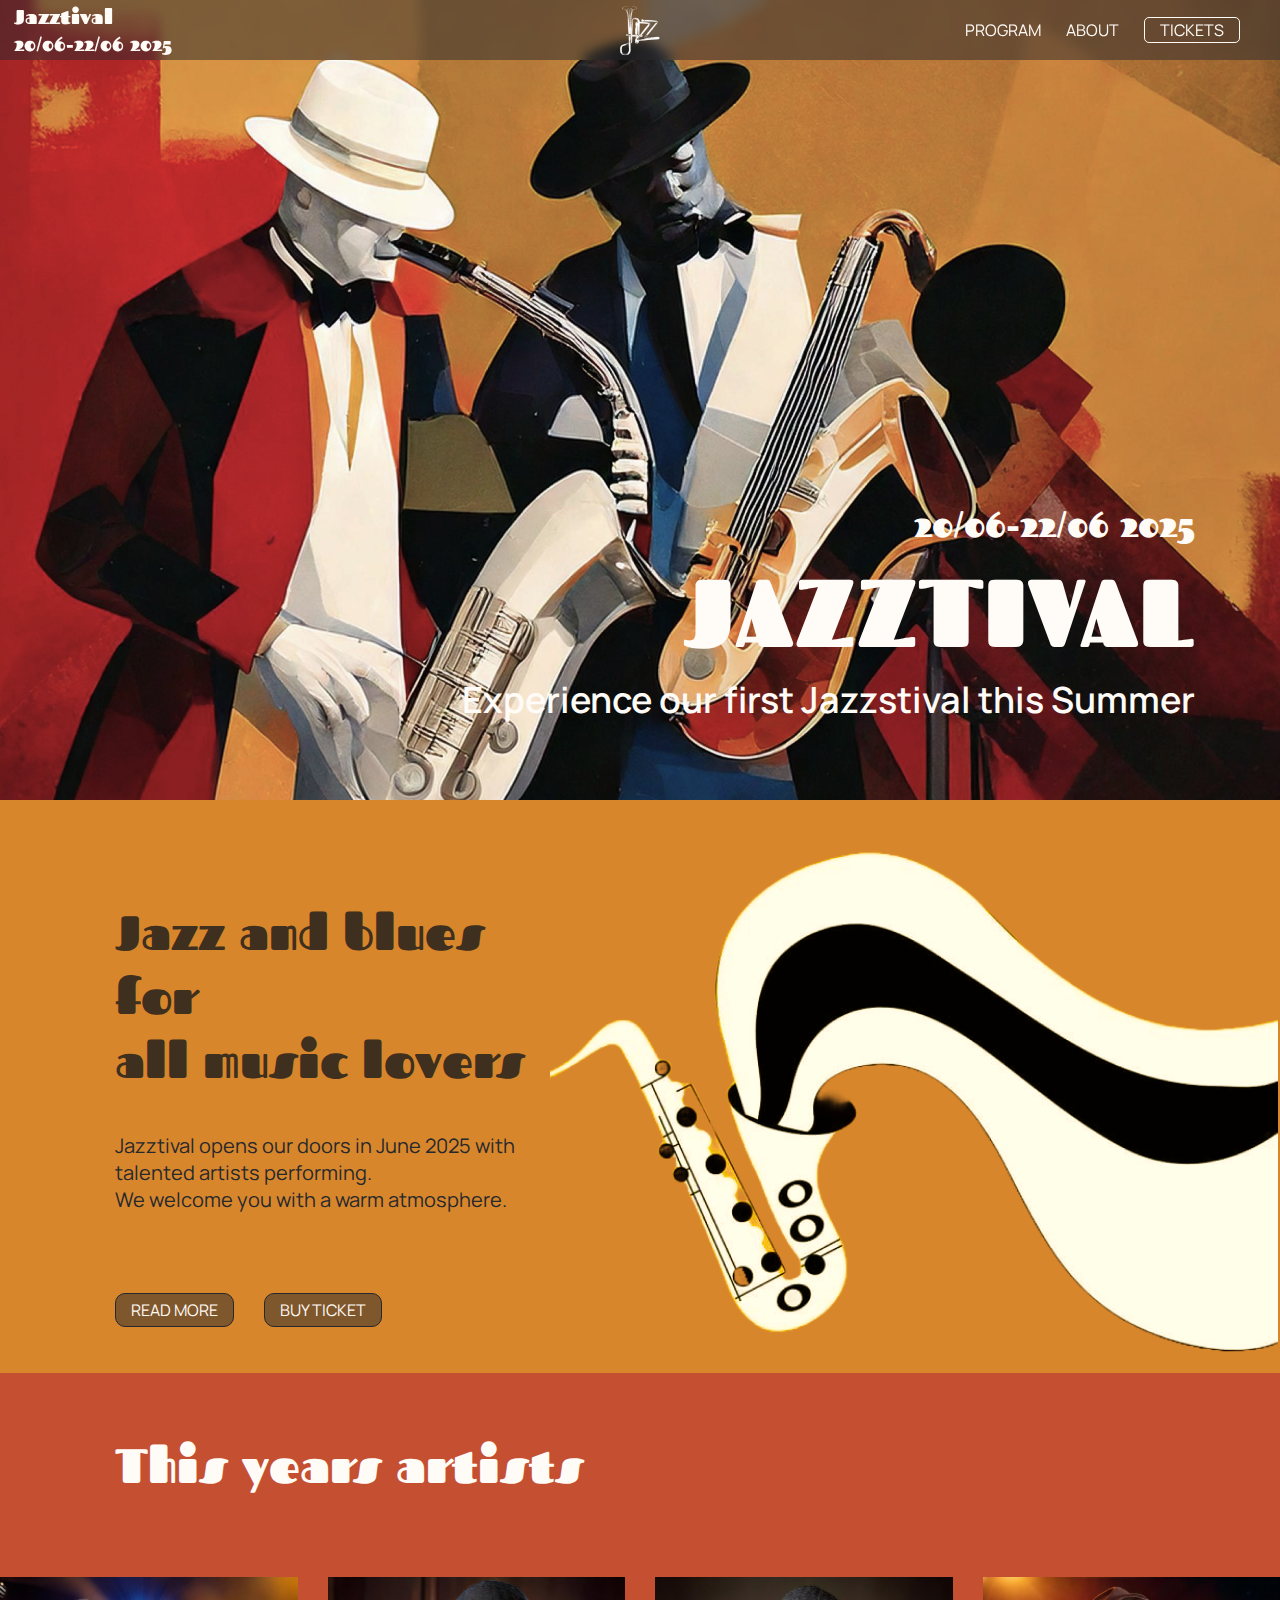
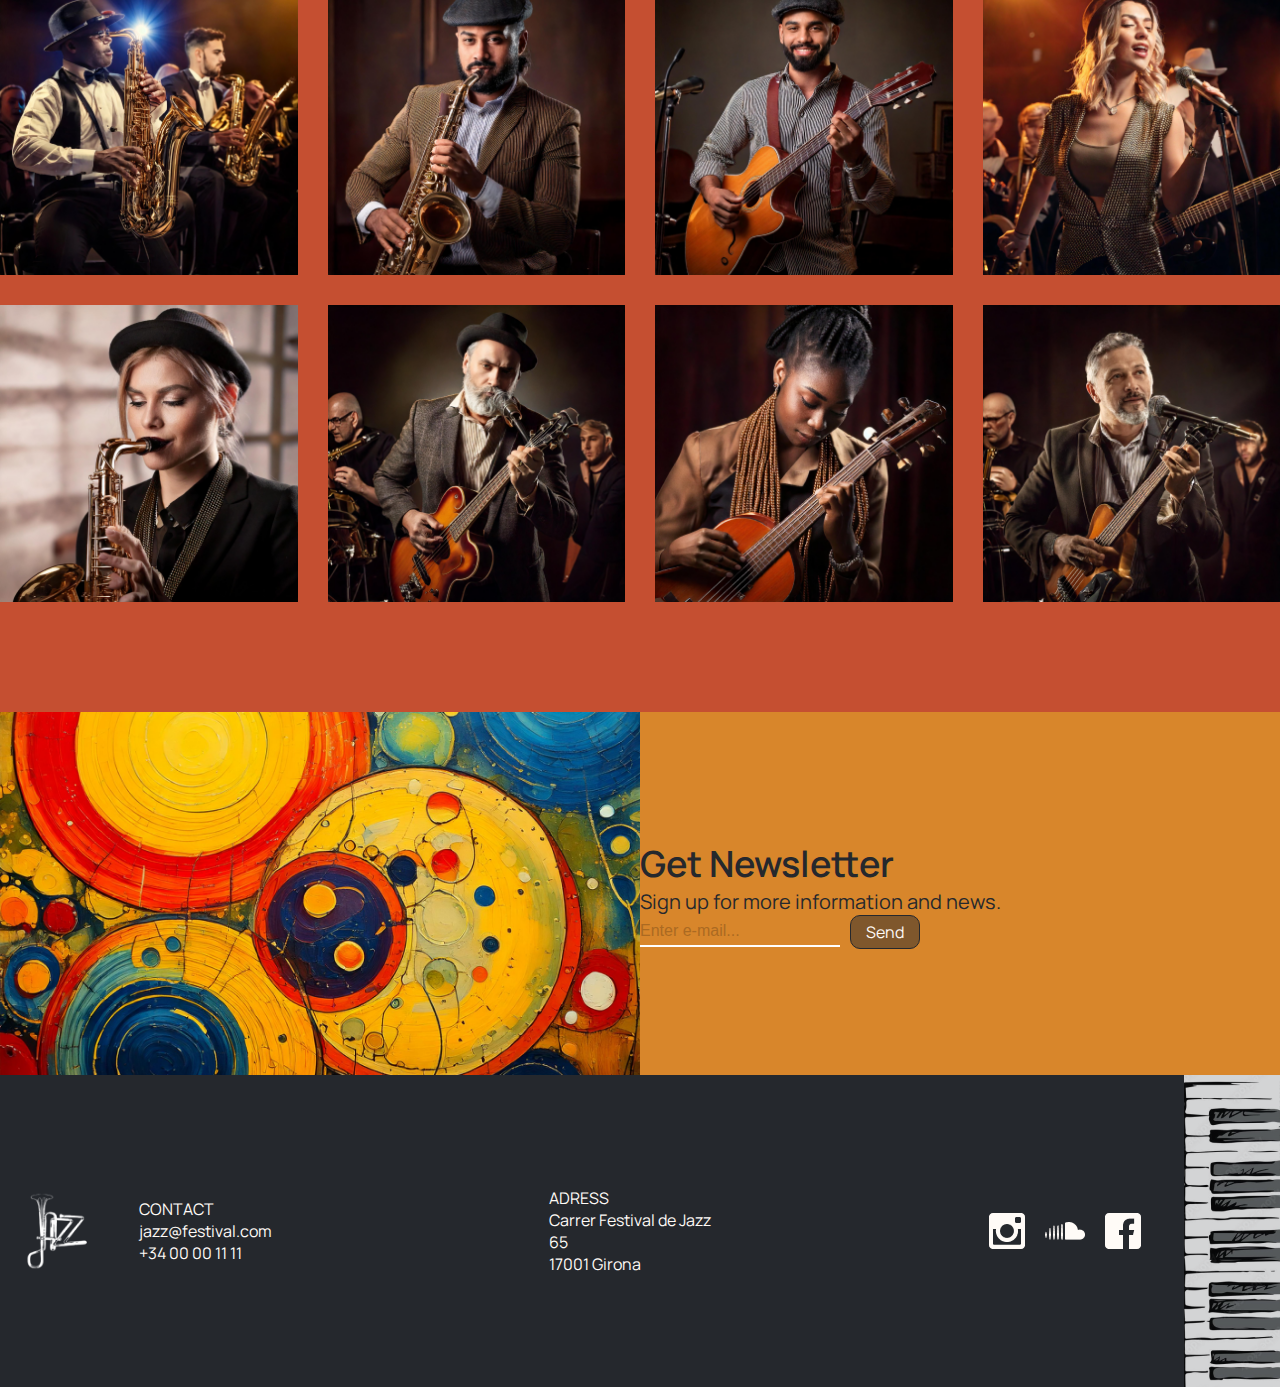
==== pages/index.html @ 6e2dbb65 "newsletter" ====
<!DOCTYPE html>
<html lang="en">
  <head>
    <meta charset="UTF-8" />
    <meta name="viewport" content="width=device-width, initial-scale=1.0" />
    <link rel="stylesheet" href="../css/main.css" />
    <link rel="stylesheet" href="../css/frontpage.css" />
    <title>Front Page</title>
  </head>
  <body>
    <header>
      <div class="header_flex">
        <div class="headertext">
          <p>Jazztival</p>
          <p>20/06-22/06 2025</p>
        </div>
        <div class="logo">
          <img src="../img/logo.png" alt="logo" />
        </div>
        <div class="links">
          <a href="../pages/program.html">PROGRAM</a>
          <a href="../pages/about.html">ABOUT</a>
          <button class="tickets">TICKETS</button>
        </div>
      </div>
    </header>
    <main>
      <section class="header_section">
        <div class="headersec_text">
          <h4 class="h4_fas">20/06-22/06 2025</h4>
          <h1>JAZZTIVAL</h1>
          <h4>Experience our first Jazzstival this Summer</h4>
        </div>
      </section>
      <section class="infomation">
        <div class="grid_1-1">
          <div class="info_flex">
            <h3>
              Jazz and blues for <br />
              all music lovers
            </h3>
            <p>
              Jazztival opens our doors in June 2025 with <br />
              talented artists performing. <br />
              We welcome you with a warm atmosphere.
            </p>
            <div class="button_flex">
              <button>READ MORE</button>
              <button>BUY TICKET</button>
            </div>
          </div>
          <div class="trumpet_img">
            <img src="../img/trumpet_img.png" alt="trumpet illustration" />
          </div>
        </div>
      </section>
      <section class="artist_section">
        <h3>This years artists</h3>
        <div class="artist_grid">
          <img src="../img/louisarmstrong.png" alt="" /><img src="../img/milesdavis.png" alt="" /><img src="../img/jonhendricks.png" alt="" /><img src="../img/peggylee.png" alt="" /><img src="../img/carlabley.png" alt="" /><img src="../img/franksinatra.png" alt="" /><img src="../img/billiholiday.png" alt="" /><img
            src="../img/billevans.png"
            alt=""
          />
        </div>
      </section>
      <section class="newsletter_section">
        <div class="news_grid">
          <div>
            <img src="../img/newsletter.png" alt="" />
          </div>
          <div class="signup">
            <h4>Get Newsletter</h4>
            <p>Sign up for more information and news.</p>
            <div class="email-container">
              <input type="email" id="email" placeholder="Enter e-mail..." />
              <button type="submit">Send</button>
            </div>
          </div>
        </div>
      </section>
    </main>
    <footer>
      <img class="footerlogo" src="../img/logo.png" alt="" />
      <div class="footer_flex">
        <div class="contact">
          <p>CONTACT</p>
          <p>jazz@festival.com</p>
          <p>+34 00 00 11 11</p>
        </div>
        <div class="ADRESS">
          <p>ADRESS</p>
          <p>Carrer Festival de Jazz <br />65 <br />17001 Girona</p>
        </div>

        <div class="SoMe"><img src="../img/insta.png" alt="" /><img src="../img/sound.png" alt="" /><img src="../img/facebook.png" alt="" /></div>
      </div>
      <img class="piano" src="../img/piano.png" alt="" />
    </footer>
    <script src="../js/script.js"></script>
  </body>
</html>
---- css/main.css ----
* {
  box-sizing: border-box;
  margin: 0;
  padding: 0;
}
:root {
  --white: #fffbf7;
  --creme: #e2b676;
  --orange: #d8862b;
  --brightRed: #c54f31;
  --red: #ac2e22;
  --darkRed: #6a2119;
  --brown: #3e2f1f;
  --lightBlack: #25282d;
  --lightBlack50: rgba(37, 40, 45, 0.5);
  --lightBlack75: rgba(37, 40, 45, 0.75);
}
a,
button {
  cursor: pointer;
}
@font-face {
  font-family: manrope;
  src: url("../fonts/Manrope-VariableFont_wght.woff2");
}
@font-face {
  font-family: fascinate;
  src: url("../fonts/Fascinate-Regular.woff2");
}
h1 {
  font-family: fascinate;
  font-size: 96px;
  color: var(--white);
}
h2 {
  font-family: manrope;
  font-size: 64px;
}

h3 {
  font-size: 48px;
}
h4 {
  font-size: 36px;
  font-family: manrope;
  font-weight: 600;
  color: var(--white);
}
.h4_fas {
  font-family: fascinate;
  color: var(--white);
}
p {
  font-size: 20px;
  color: var(--lightBlack);
  font-family: manrope;
  font-weight: 400;
}
body {
  overflow-x: hidden;
  width: 100vw;
}
img {
  display: block;
  max-width: 100%;
  height: auto;
}
button {
  background-color: var(--lightBlack50);
  color: var(--white);
  border: 1px solid var(--lightBlack);
  border-radius: 10px;
  font-family: manrope;
  font-size: 16px;
  padding: 5px 15px;
}
/* Navigation */
.logo {
  width: 50px;
  position: absolute;
  left: 50%;
  top: 5;
  bottom: 5;
  transform: translateX(-50%);
}

header {
  background-color: var(--lightBlack50);
  backdrop-filter: blur(6px);
  height: 60px;
  position: fixed;
  top: 0;
  width: 100%;
  z-index: 1000;
}
header p {
  font-size: 16;
  font-family: fascinate;
  color: var(--white);
}
a,
header button {
  font-size: 16px;
  font-family: manrope;
  text-decoration: none;
  color: var(--white);
  font-weight: 400;
}
.header_flex {
  display: flex;
  flex-direction: row;
  justify-content: space-between;
  align-items: center;
  padding: 0 40px 0 14px;
  height: 100%;
}
.links {
  display: flex;
  gap: 25px;
  align-items: center;
  justify-content: flex-end;
  height: 100%;
}
header button {
  background-color: transparent;
  border: 1.5px solid var(--white);
  border-radius: 5px;
  padding: 1px 15px;
}

/* Footer */

footer {
  background-color: var(--lightBlack);
  height: 312px;
  position: relative;
  display: block;
}
footer p {
  color: var(--white);
  font-family: manrope;
  font-size: 16px;
  margin: 0;
}
.footer_flex {
  display: flex;
  flex-direction: row;
  justify-content: space-around;
  align-items: center;
  height: 100%;
  z-index: 1;
}
.SoMe {
  display: flex;
  flex-direction: row;
  gap: 20px;
  align-items: center;
}
.footerlogo {
  position: absolute;
  left: 20px;
  top: 50%;
  transform: translateY(-50%);
  max-height: 80px;
}
.piano {
  position: absolute;
  right: 0;
  top: 0;
  bottom: 0;
  max-height: 100%;
  z-index: 0;
  opacity: 0.8;
}
---- css/frontpage.css ----
* {
  box-sizing: border-box;
  margin: 0;
  padding: 0;
}
:root {
  --white: #fffbf7;
  --creme: #e2b676;
  --orange: #d8862b;
  --brightRed: #c54f31;
  --red: #ac2e22;
  --darkRed: #6a2119;
  --brown: #3e2f1f;
  --lightBlack: #25282d;
  --lightBlack50: rgba(37, 40, 45, 0.5);
  --lightBlack75: rgba(37, 40, 45, 0.75);
}
body {
  background-color: var(--orange);
}
/* Header section */
.header_section {
  background-image: url(../img/header_img.png);
  height: 800px;
  position: relative;
}
.headersec_text {
  position: absolute;
  right: 85px;
  top: 500px;
  text-align: right;
  word-wrap: break-word;
}

/* Information section */

.grid_1-1 {
  padding-top: 50px;
  display: grid;
  grid-template-columns: 1fr 1fr;
}
.info_flex h3 {
  font-family: fascinate;
  color: var(--brown);
}
.info_flex {
  display: flex;
  flex-direction: column;
  gap: 40px;
  padding-left: 115px;
  padding-top: 50px;
}
.button_flex {
  display: flex;
  flex-direction: row;
  gap: 30px;
  margin-top: 40px;
}
.trumpet_img {
  width: 730px;
  height: auto;
}

/* artist section */
.artist_section {
  background-color: var(--brightRed);
}
.artist_section h3 {
  font-family: fascinate;
  color: var(--white);
  margin-left: 115px;
  padding-top: 60px;
  padding-bottom: 80px;
}
.artist_grid {
  display: grid;
  grid-template-columns: repeat(4, 1fr);
  gap: 30px;
  justify-content: center;
  margin: 0 auto;
  max-width: calc(4 * 300px + 3 * 30px);
  padding-bottom: 110px;
}
.artist_grid img {
  width: 100%;
  max-width: 300px;
  display: block;
}

/* Newsletter section */
.news_grid {
  display: grid;
  grid-template-columns: 1fr 1fr;
}
.signup {
  justify-content: center;
  align-content: center;
}
.signup h4,
p {
  color: var(--lightBlack);
}
.email-container {
  display: flex;
  align-items: center;
  gap: 10px;
}
input[type="email"] {
  border: none;
  border-bottom: 2px solid white;
  background-color: transparent;
  color: white;
  font-size: 16px;
  padding: 5px 0;
  outline: none;
  width: 200px; /* Adjust width as needed */
}

input[type="email"]::placeholder {
  color: #ab6a22;
}
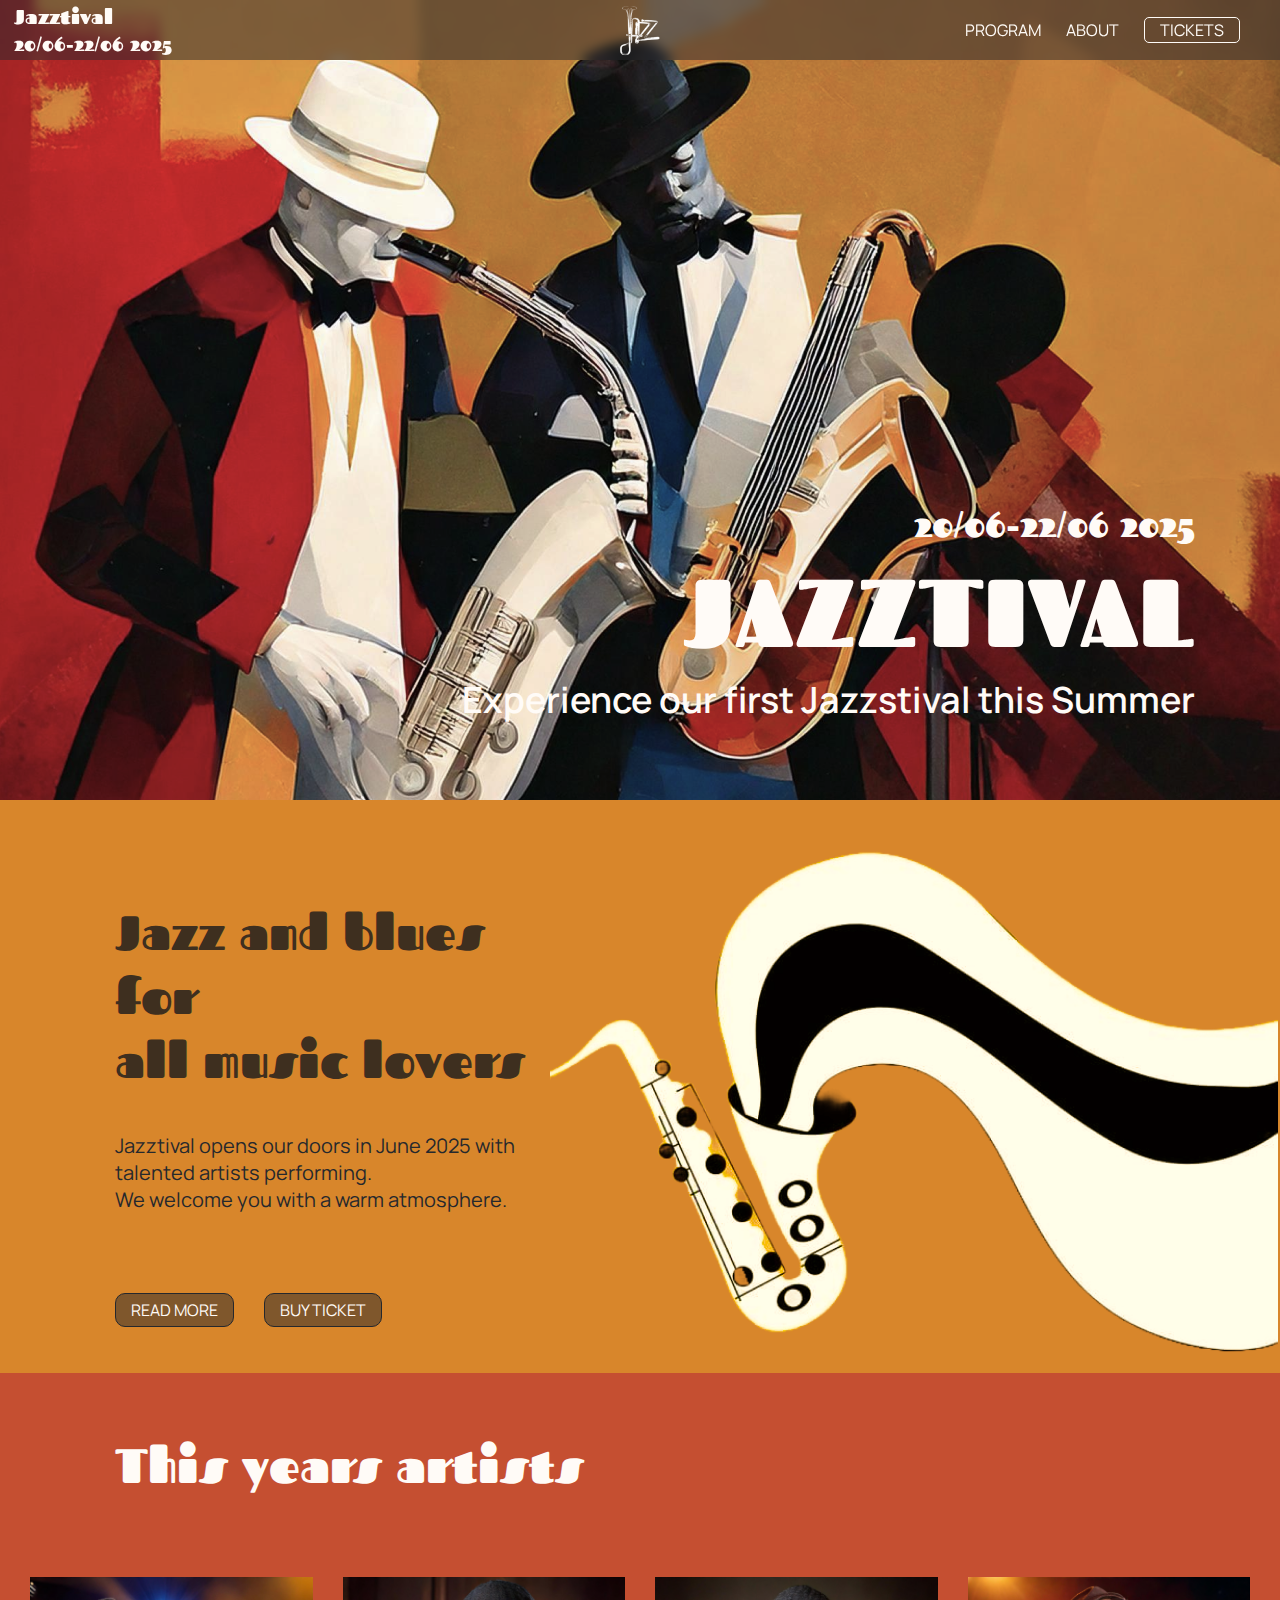
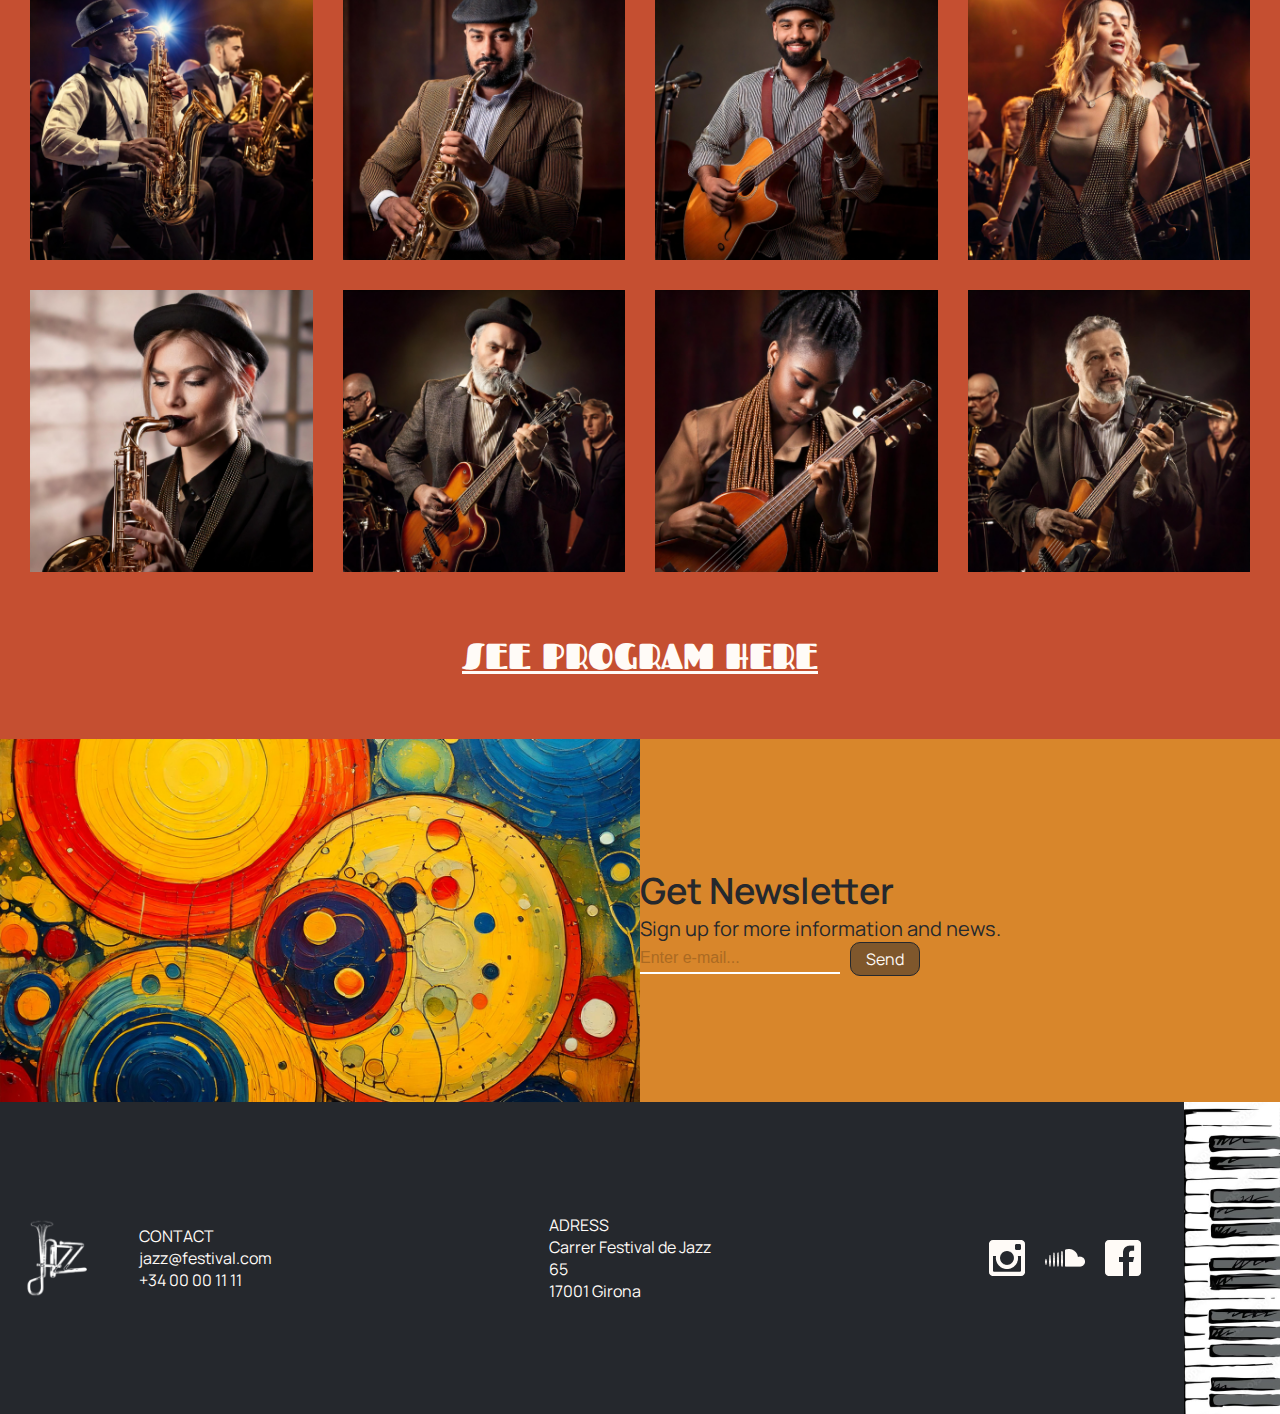
==== commit e33fa9f2: "js" ====
--- a/pages/index.html
+++ b/pages/index.html
@@ -15,12 +15,12 @@
           <p>20/06-22/06 2025</p>
         </div>
         <div class="logo">
-          <img src="../img/logo.png" alt="logo" />
+          <a href="../pages/index.html"> <img src="../img/logo.png" alt="logo" /></a>
         </div>
         <div class="links">
           <a href="../pages/program.html">PROGRAM</a>
           <a href="../pages/about.html">ABOUT</a>
-          <button class="tickets">TICKETS</button>
+          <button id="openOverlay" class="tickets">TICKETS</button>
         </div>
       </div>
     </header>
@@ -33,7 +33,7 @@
         </div>
       </section>
       <section class="infomation">
-        <div class="grid_1-1">
+        <div class="infogrid_1-1">
           <div class="info_flex">
             <h3>
               Jazz and blues for <br />
@@ -57,11 +57,47 @@
       <section class="artist_section">
         <h3>This years artists</h3>
         <div class="artist_grid">
-          <img src="../img/louisarmstrong.png" alt="" /><img src="../img/milesdavis.png" alt="" /><img src="../img/jonhendricks.png" alt="" /><img src="../img/peggylee.png" alt="" /><img src="../img/carlabley.png" alt="" /><img src="../img/franksinatra.png" alt="" /><img src="../img/billiholiday.png" alt="" /><img
-            src="../img/billevans.png"
-            alt=""
-          />
+          <div class="artist">
+            <img src="../img/louisarmstrong.png" alt="" />
+            <span class="artist_name">Louis Armstrong</span>
+          </div>
+
+          <div class="artist">
+            <img src="../img/milesdavis.png" alt="" />
+            <span class="artist_name">Miles Davis</span>
+          </div>
+
+          <div class="artist">
+            <img src="../img/jonhendricks.png" alt="" />
+            <span class="artist_name">Jon Hendricks</span>
+          </div>
+
+          <div class="artist">
+            <img src="../img/peggylee.png" alt="" />
+            <span class="artist_name">Peggy Lee</span>
+          </div>
+
+          <div class="artist">
+            <img src="../img/carlabley.png" alt="" />
+            <span class="artist_name">Carla Bley</span>
+          </div>
+
+          <div class="artist">
+            <img src="../img/franksinatra.png" alt="" />
+            <span class="artist_name">Frank Sinatra</span>
+          </div>
+
+          <div class="artist">
+            <img src="../img/billiholiday.png" alt="" />
+            <span class="artist_name">Billi Holiday</span>
+          </div>
+
+          <div class="artist">
+            <img src="../img/billevans.png" alt="" />
+            <span class="artist_name">Bill Evans</span>
+          </div>
         </div>
+        <h4 class="h4_fas"><a href="../pages/program.html">SEE PROGRAM HERE</a></h4>
       </section>
       <section class="newsletter_section">
         <div class="news_grid">
@@ -96,6 +132,29 @@
       </div>
       <img class="piano" src="../img/piano.png" alt="" />
     </footer>
+
+    <!-- Tickets overlay -->
+    <div id="overlay" class="hidden">
+      <div class="overlay_box">
+        <button id="closeOverlay" class="close_btn">
+          <span class="line line1"></span>
+          <span class="line line2"></span>
+        </button>
+        <h2>BUY TICKETS</h2>
+        <div class="tickets_box">
+          <div class="enter">
+            <input type="email" id="email" placeholder="Enter e-mail..." />
+            <input type="number" id="numer" placeholder="Enter mobile numer..." />
+            <input type="number" id="amount" placeholder="Enter amount of tickets..." />
+          </div>
+          <div class="payment">
+            <p>Go to payment:</p>
+            <button>NEXT</button>
+          </div>
+        </div>
+      </div>
+    </div>
+
     <script src="../js/script.js"></script>
   </body>
 </html>
--- a/css/main.css
+++ b/css/main.css
@@ -27,6 +27,7 @@
   font-family: fascinate;
   src: url("../fonts/Fascinate-Regular.woff2");
 }
+
 h1 {
   font-family: fascinate;
   font-size: 96px;
@@ -48,6 +49,11 @@
 }
 .h4_fas {
   font-family: fascinate;
+  color: var(--white);
+}
+h5 {
+  font-family: fascinate;
+  font-size: 32px;
   color: var(--white);
 }
 p {
@@ -74,6 +80,10 @@
   font-size: 16px;
   padding: 5px 15px;
 }
+.grid_1-1 {
+  display: grid;
+  grid-template-columns: 1fr 1fr;
+}
 /* Navigation */
 .logo {
   width: 50px;
@@ -83,7 +93,10 @@
   bottom: 5;
   transform: translateX(-50%);
 }
-
+.menu-background {
+  height: 90px;
+  background-color: var(--lightBlack75);
+}
 header {
   background-color: var(--lightBlack50);
   backdrop-filter: blur(6px);
@@ -92,6 +105,7 @@
   top: 0;
   width: 100%;
   z-index: 1000;
+  transition: all 0.4s;
 }
 header p {
   font-size: 16;
@@ -170,5 +184,60 @@
   bottom: 0;
   max-height: 100%;
   z-index: 0;
-  opacity: 0.8;
-}
+}
+
+/* Tickets overlay */
+.hidden {
+  display: none !important;
+}
+
+#overlay {
+  position: fixed;
+  top: 0;
+  left: 0;
+  width: 100%;
+  height: 100%;
+  background-color: rgba(0, 0, 0, 0.5);
+  display: flex;
+  justify-content: center;
+  z-index: 1000;
+  pointer-events: auto;
+  opacity: 0;
+  transition: all 1s;
+}
+.overlay_box {
+  position: absolute;
+  top: 300px;
+  bottom: 0;
+  width: 100%;
+  background-color: var(--creme);
+  overflow-y: auto;
+}
+.close_btn {
+  position: absolute;
+  top: 40px;
+  right: 40px;
+  background: none;
+  border: none;
+  cursor: pointer;
+  width: 30px;
+  height: 30px;
+  display: flex;
+  justify-content: center;
+  align-items: center;
+  padding: 0;
+}
+.close_btn .line {
+  position: absolute;
+  width: 100%;
+  height: 2px;
+  background-color: var(--lightBlack);
+  border-radius: 1px;
+}
+.close_btn .line1 {
+  transform: rotate(45deg);
+}
+.close_btn .line2 {
+  transform: rotate(-45deg);
+}
+/* no rotate? */
--- a/css/frontpage.css
+++ b/css/frontpage.css
@@ -34,7 +34,7 @@
 
 /* Information section */
 
-.grid_1-1 {
+.infogrid_1-1 {
   padding-top: 50px;
   display: grid;
   grid-template-columns: 1fr 1fr;
@@ -62,6 +62,19 @@
 }
 
 /* artist section */
+
+/* only when click on text */
+.artist_section h4 a {
+  font-family: fascinate;
+  text-decoration: underline;
+  color: var(--white);
+  font-size: 36px;
+  font-weight: 600;
+}
+.artist_section h4 {
+  text-align: center;
+  padding-bottom: 60px;
+}
 .artist_section {
   background-color: var(--brightRed);
 }
@@ -78,13 +91,44 @@
   gap: 30px;
   justify-content: center;
   margin: 0 auto;
-  max-width: calc(4 * 300px + 3 * 30px);
-  padding-bottom: 110px;
+  /*  max-width: calc(4 * 300px + 3 * 30px); */
+  padding-bottom: 60px;
+  padding-left: 30px;
+  padding-right: 30px;
 }
-.artist_grid img {
+
+/* Artist hover */
+.artist {
+  position: relative;
+  overflow: hidden;
   width: 100%;
-  max-width: 300px;
+}
+
+.artist img {
+  width: 100%;
   display: block;
+  transition: 0.3s ease;
+}
+.artist_name {
+  position: absolute;
+  bottom: 0;
+  left: 0;
+  right: 0;
+  text-align: center;
+  color: var(--white);
+  font-family: fascinate;
+  font-size: 24px;
+  background-color: rgba(0, 0, 0, 0.7);
+  padding: 10px;
+  opacity: 0;
+  transition: opacity 0.3s ease;
+}
+
+.artist:hover img {
+  filter: grayscale(100%);
+}
+.artist:hover .artist_name {
+  opacity: 1;
 }
 
 /* Newsletter section */
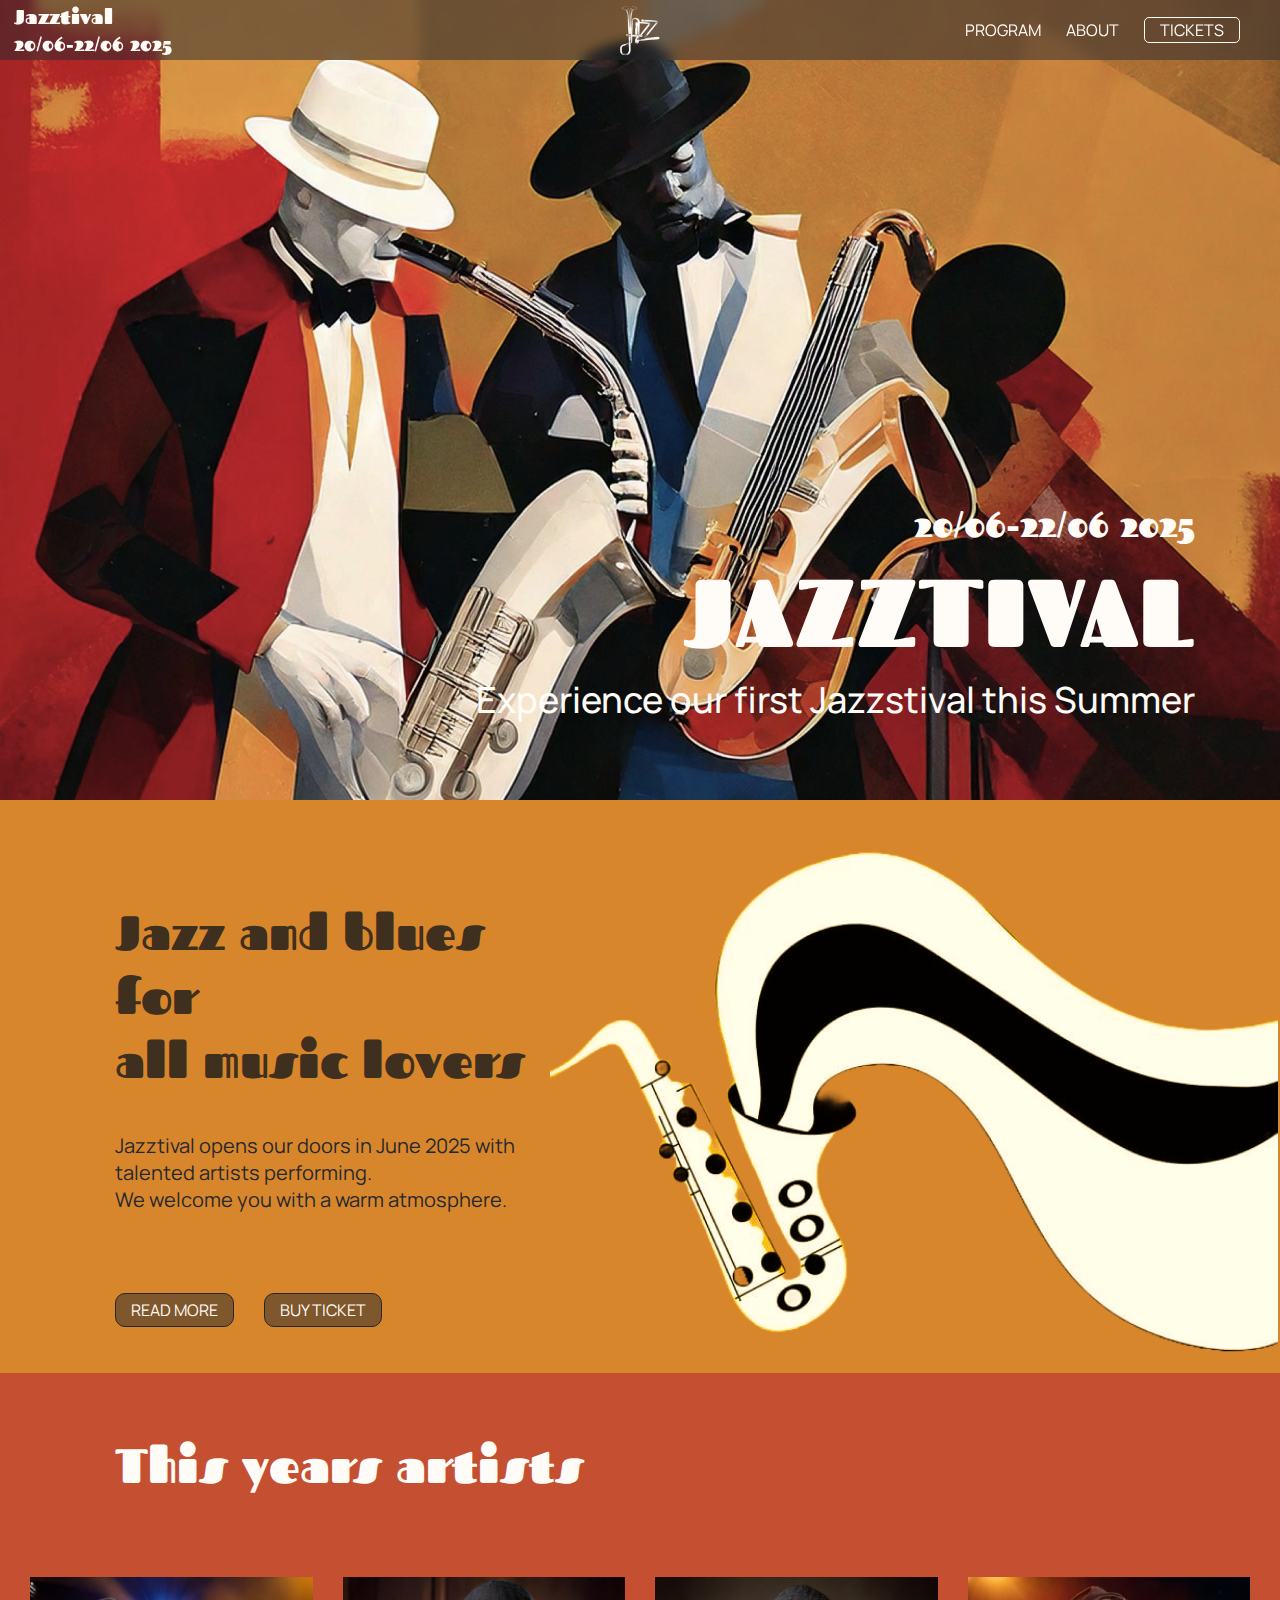
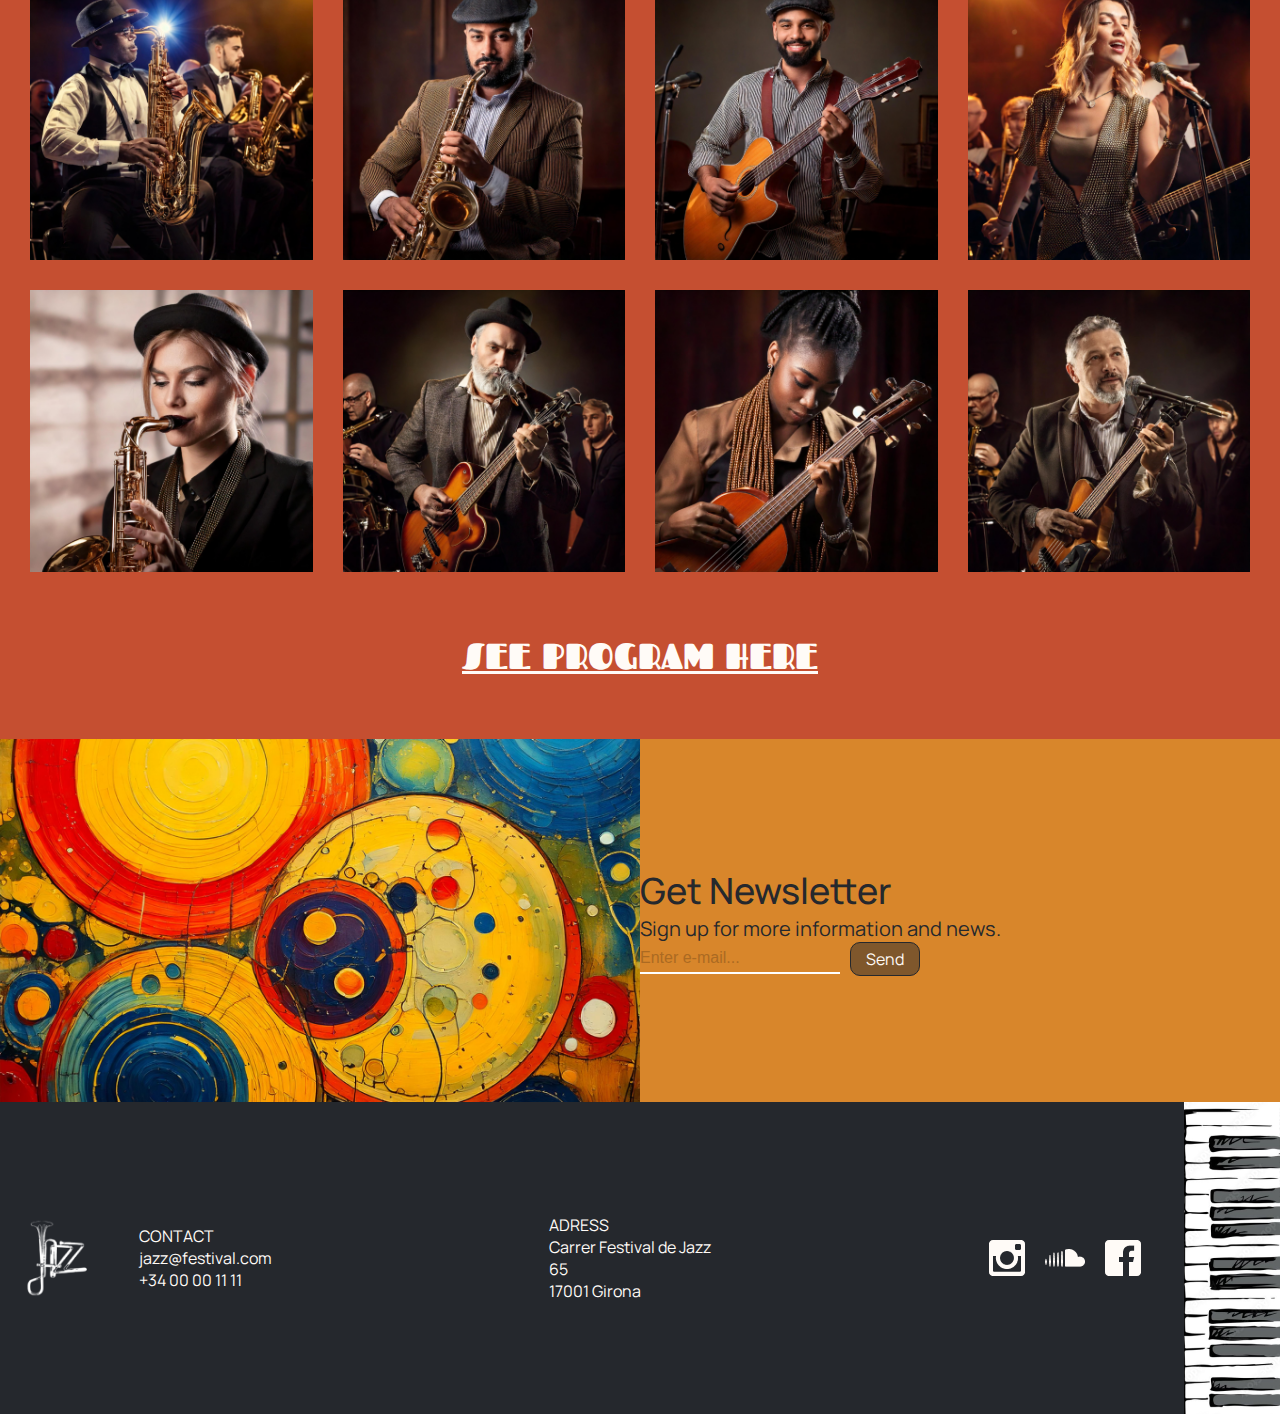
==== commit de930c0c: "mobile" ====
--- a/pages/index.html
+++ b/pages/index.html
@@ -31,6 +31,7 @@
           <h1>JAZZTIVAL</h1>
           <h4>Experience our first Jazzstival this Summer</h4>
         </div>
+        <img class="frontpage_header" src="../img/header_img.png" alt="" />
       </section>
       <section class="infomation">
         <div class="infogrid_1-1">
--- a/css/main.css
+++ b/css/main.css
@@ -27,6 +27,10 @@
   font-family: fascinate;
   src: url("../fonts/Fascinate-Regular.woff2");
 }
+@font-face {
+  font-family: shadows;
+  src: url(../fonts/ShadowsIntoLight-Regular.woff2);
+}
 
 h1 {
   font-family: fascinate;
@@ -37,19 +41,30 @@
   font-family: manrope;
   font-size: 64px;
 }
-
+.h2_fas {
+  font-family: fascinate;
+  font-size: 64px;
+  color: var(--lightBlack);
+}
 h3 {
   font-size: 48px;
 }
 h4 {
   font-size: 36px;
   font-family: manrope;
-  font-weight: 600;
+  font-weight: 500;
   color: var(--white);
 }
 .h4_fas {
   font-family: fascinate;
   color: var(--white);
+}
+.h4_light {
+  font-family: shadows;
+  font-size: 40px;
+  color: var(--white);
+  font-weight: 400;
+  letter-spacing: 1px;
 }
 h5 {
   font-family: fascinate;
@@ -241,3 +256,28 @@
   transform: rotate(-45deg);
 }
 /* no rotate? */
+
+/* Mobile display */
+
+@media screen and (max-width: 600px) {
+  h1 {
+    font-size: 64px;
+  }
+  h2 {
+    font-size: 36px;
+  }
+  h3 {
+    font-size: 32px;
+  }
+  h4 {
+    font-size: 24px;
+  }
+  p {
+    font-size: 18px;
+  }
+  button {
+    height: 60px;
+  }
+
+  /* Footer Mobile */
+}
--- a/css/frontpage.css
+++ b/css/frontpage.css
@@ -24,6 +24,9 @@
   height: 800px;
   position: relative;
 }
+.frontpage_header {
+  display: none;
+}
 .headersec_text {
   position: absolute;
   right: 85px;
@@ -163,3 +166,108 @@
 input[type="email"]::placeholder {
   color: #ab6a22;
 }
+
+@media screen and (max-width: 600px) {
+  .header_section {
+    height: 285px;
+    position: relative;
+    background-image: none;
+  }
+  .frontpage_header {
+    display: block;
+  }
+  .headersec_text {
+    display: none;
+  }
+  .infogrid_1-1 {
+    padding: 0 22px;
+    display: flex;
+    flex-direction: column;
+    gap: 20px;
+    margin-bottom: 22px;
+    margin-top: 100px;
+  }
+  .info_flex h3 {
+    font-family: fascinate;
+    color: var(--brown);
+    font-size: 48px;
+  }
+  .info_flex {
+    margin: 0;
+    padding: 0;
+    gap: 20px;
+    align-items: center;
+    text-align: center;
+  }
+  .trumpet_img {
+    display: none;
+  }
+
+  /* Artist Section */
+
+  .artist_grid {
+    grid-template-columns: 1fr 1fr;
+    padding-bottom: 22px;
+  }
+  .artist_section h3 {
+    padding-top: 22px;
+    padding-bottom: 30px;
+    text-align: center;
+    margin: auto;
+  }
+  .artist_section h4 a {
+    font-family: fascinate;
+    text-decoration: underline;
+    color: var(--white);
+    font-size: 32px;
+    font-weight: 600;
+  }
+  .artist_section h4 {
+    text-align: center;
+    padding-bottom: 30px;
+  }
+  .artist_name {
+    position: absolute;
+    top: 50%;
+    transform: translateY(-50%);
+    bottom: 50%;
+    transform: translateY(-50%);
+    left: 0;
+    right: 0;
+    text-align: center;
+    color: var(--white);
+    font-family: fascinate;
+    font-size: 18px;
+    background-color: transparent;
+    text-shadow: 0px 2px 5px var(--brightRed);
+    padding: 10px;
+    opacity: 1;
+  }
+
+  .artist img:hover {
+    filter: none;
+  }
+
+  /* Newsletter */
+
+  .newsletter_section img {
+    display: none;
+  }
+  .news_grid {
+    display: block;
+  }
+  .signup {
+    justify-content: center;
+    align-content: center;
+    display: flex;
+    flex-direction: column;
+    padding: 27px 38px 27px 38px;
+    gap: 30px;
+  }
+  .email-container {
+    gap: 20px;
+  }
+  input[type="email"] {
+    font-size: 18px;
+  }
+}
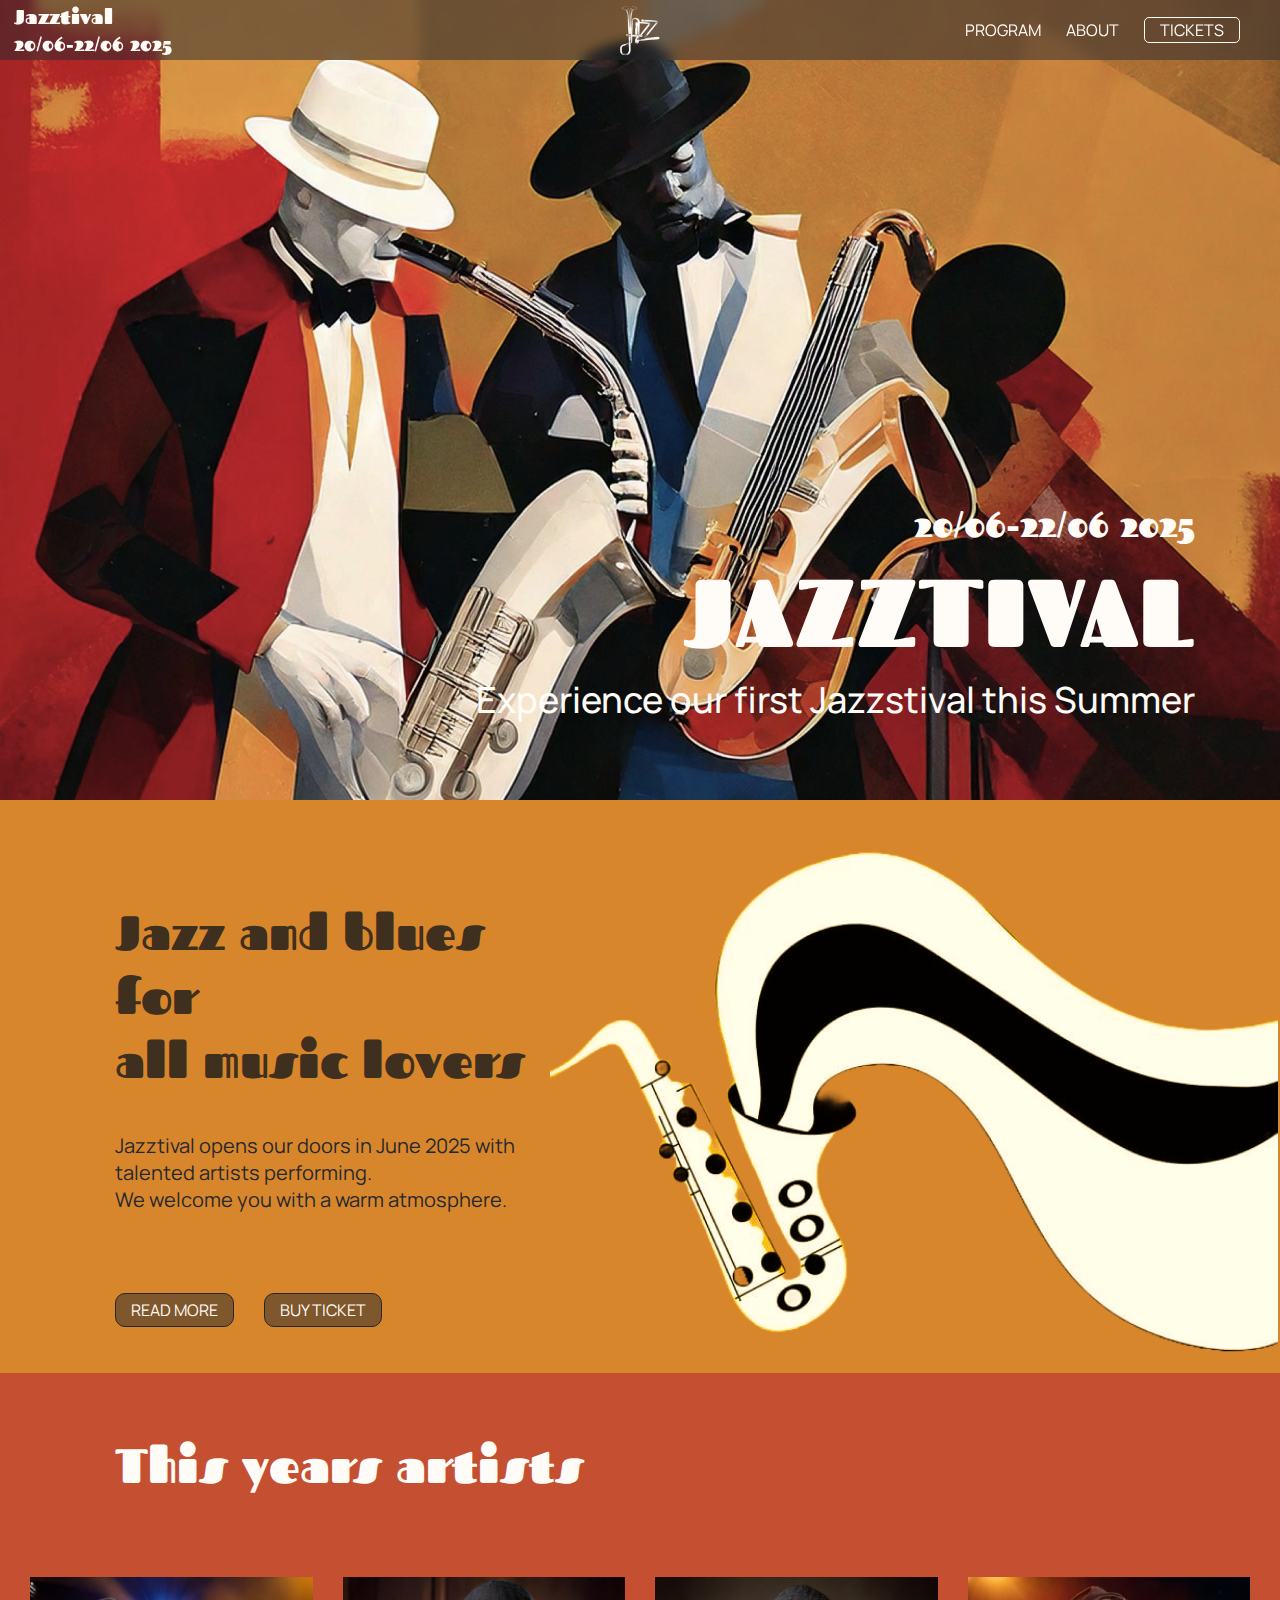
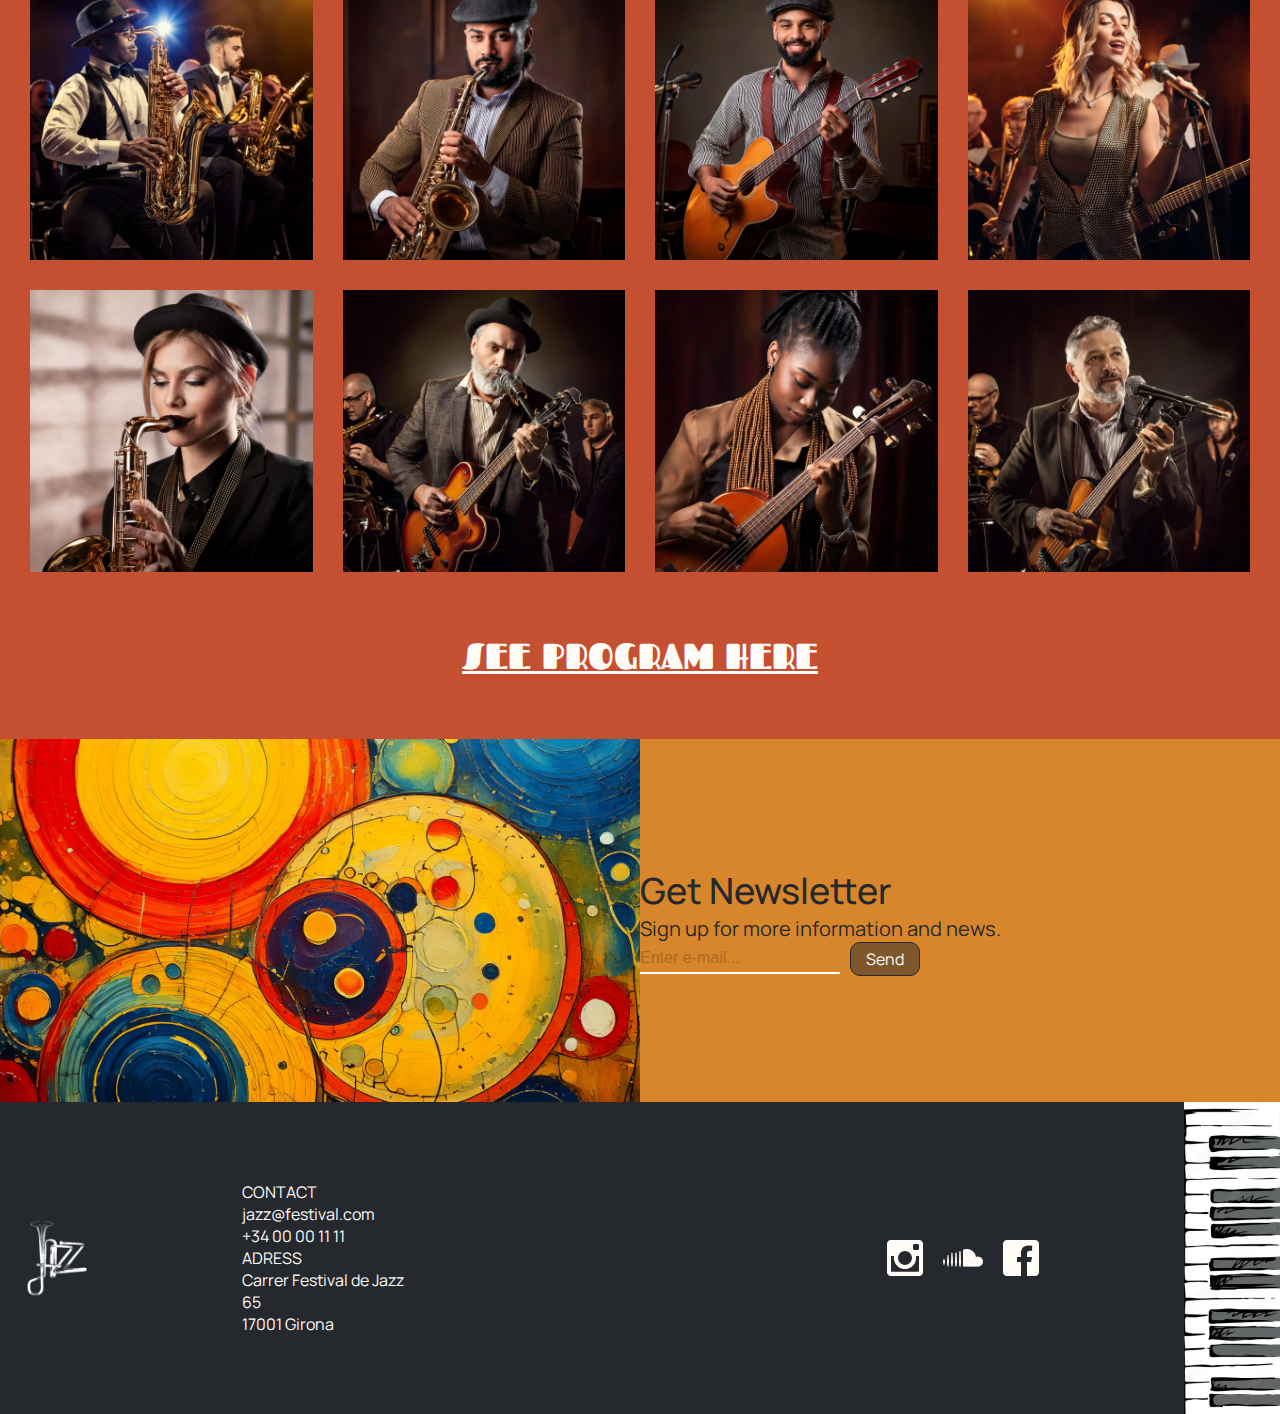
==== commit 3c78230b: "tickets" ====
--- a/pages/index.html
+++ b/pages/index.html
@@ -11,18 +11,31 @@
     <header>
       <div class="header_flex">
         <div class="headertext">
-          <p>Jazztival</p>
+          <p class="mobile_hidden">Jazztival</p>
           <p>20/06-22/06 2025</p>
         </div>
         <div class="logo">
           <a href="../pages/index.html"> <img src="../img/logo.png" alt="logo" /></a>
         </div>
+        <!-- burger menu bars -->
+        <div class="burger-menu" id="burgerMenu">
+          <span></span>
+          <span></span>
+          <span></span>
+        </div>
+
         <div class="links">
           <a href="../pages/program.html">PROGRAM</a>
           <a href="../pages/about.html">ABOUT</a>
           <button id="openOverlay" class="tickets">TICKETS</button>
         </div>
       </div>
+      <!-- burger menu -->
+      <nav class="mobile-menu" id="mobileMenu">
+        <a href="../pages/program.html">PROGRAM</a>
+        <a href="../pages/about.html">ABOUT</a>
+        <button id="openOverlay mobileTickets" class="tickets">TICKETS</button>
+      </nav>
     </header>
     <main>
       <section class="header_section">
@@ -119,18 +132,21 @@
     <footer>
       <img class="footerlogo" src="../img/logo.png" alt="" />
       <div class="footer_flex">
-        <div class="contact">
-          <p>CONTACT</p>
-          <p>jazz@festival.com</p>
-          <p>+34 00 00 11 11</p>
+        <div class="footer_mobile">
+          <div class="contact">
+            <p class="p_big">CONTACT</p>
+            <p>jazz@festival.com</p>
+            <p>+34 00 00 11 11</p>
+          </div>
+          <div class="ADRESS">
+            <p class="p_big">ADRESS</p>
+            <p>Carrer Festival de Jazz <br />65 <br />17001 Girona</p>
+          </div>
         </div>
-        <div class="ADRESS">
-          <p>ADRESS</p>
-          <p>Carrer Festival de Jazz <br />65 <br />17001 Girona</p>
-        </div>
+        <div class="SoMe"><img src="../img/insta.png" alt="" /><img src="../img/sound.png" alt="" /><img src="../img/facebook.png" alt="" /></div>
+        <img class="mobile_piano" src="../img/mobile_piano.png" alt="" />
+      </div>
 
-        <div class="SoMe"><img src="../img/insta.png" alt="" /><img src="../img/sound.png" alt="" /><img src="../img/facebook.png" alt="" /></div>
-      </div>
       <img class="piano" src="../img/piano.png" alt="" />
     </footer>
 
--- a/css/main.css
+++ b/css/main.css
@@ -5,7 +5,7 @@
 }
 :root {
   --white: #fffbf7;
-  --creme: #e2b676;
+  --creme: #ffe4bc;
   --orange: #d8862b;
   --brightRed: #c54f31;
   --red: #ac2e22;
@@ -100,6 +100,10 @@
   grid-template-columns: 1fr 1fr;
 }
 /* Navigation */
+nav,
+.burger-menu {
+  display: none;
+}
 .logo {
   width: 50px;
   position: absolute;
@@ -200,6 +204,9 @@
   max-height: 100%;
   z-index: 0;
 }
+.mobile_piano {
+  display: none;
+}
 
 /* Tickets overlay */
 .hidden {
@@ -225,8 +232,31 @@
   top: 300px;
   bottom: 0;
   width: 100%;
+  background-color: #ffe4bc;
+  overflow-y: auto;
+}
+.overlay_box h2 {
+  font-family: fascinate;
+  color: var(--orange);
+  text-shadow: 0px 2px 2px var(--brightRed);
+  text-align: center;
+  margin-top: 20px;
+}
+.tickets_box {
+  display: grid;
+  grid-template-columns: 1fr 1fr;
   background-color: var(--creme);
-  overflow-y: auto;
+  border: 100px solid var(--orange);
+  margin-left: 200px;
+  margin-right: 200px;
+  margin-top: 60px;
+}
+.creme {
+  background-color: var(--creme);
+}
+.enter {
+  display: flex;
+  flex-direction: column;
 }
 .close_btn {
   position: absolute;
@@ -242,6 +272,17 @@
   align-items: center;
   padding: 0;
 }
+input[type="number"] {
+  border: none;
+  border-bottom: 2px solid var(--white);
+  background-color: transparent;
+  color: white;
+  font-size: 16px;
+  padding: 5px 0;
+  outline: none;
+  width: 200px; /* Adjust width as needed */
+}
+
 .close_btn .line {
   position: absolute;
   width: 100%;
@@ -279,5 +320,131 @@
     height: 60px;
   }
 
+  /* Header mobile */
+  header {
+    height: 70px;
+    padding: 0 15px;
+  }
+  .menu-background {
+    height: 70px;
+  }
+
+  .header_flex {
+    justify-content: space-between;
+    align-items: center;
+    position: relative;
+  }
+
+  .mobile_hidden {
+    display: none;
+  }
+
+  .logo img {
+    width: 50px;
+  }
+
+  .links {
+    display: none;
+  }
+
+  /* Burger Menu */
+  .burger-menu {
+    display: flex;
+    flex-direction: column;
+    justify-content: space-between;
+    width: 30px;
+    height: 20px;
+    cursor: pointer;
+  }
+
+  .burger-menu span {
+    display: block;
+    height: 3px;
+    background-color: var(--white);
+    border-radius: 5px;
+  }
+
+  /* Mobile Menu */
+  .mobile-menu {
+    display: none;
+    flex-direction: column;
+    position: absolute;
+    top: 70px;
+    right: 0;
+    width: 100%;
+    background-color: var(--lightBlack75);
+    text-align: center;
+    padding: 50px;
+    gap: 30px;
+    padding-bottom: 90px;
+    z-index: 1000;
+  }
+
+  .mobile-menu a,
+  .mobile-menu button {
+    font-size: 16px;
+    font-family: manrope;
+    color: var(--white);
+    text-decoration: none;
+    font-weight: 400;
+    padding: 10px;
+  }
+
+  .mobile-menu button {
+    border: 1.5px solid var(--white);
+    border-radius: 5px;
+    background-color: transparent;
+  }
+
+  .mobile-menu.open {
+    display: flex;
+  }
+
   /* Footer Mobile */
-}
+  .footer {
+    position: relative;
+    height: 400px;
+  }
+  .footer_flex {
+    display: grid;
+    position: relative;
+    grid-template-columns: 1fr 1fr;
+    margin-top: 39px;
+    margin-left: 25px;
+  }
+  .footer_mobile {
+    display: flex;
+    flex-direction: column;
+
+    gap: 10px;
+  }
+  .SoMe {
+    position: absolute;
+    display: flex;
+    flex-direction: row;
+    left: 190px;
+    gap: 20px;
+    align-items: center;
+  }
+  .footerlogo {
+    display: none;
+  }
+  footer p {
+    font-size: 12px;
+  }
+  .p_big {
+    margin-bottom: 12px;
+  }
+  .piano {
+    display: none;
+  }
+  .mobile_piano {
+    display: block;
+    position: absolute;
+    bottom: 0;
+    left: -20px;
+    height: 65px;
+    right: 0;
+    width: 100%;
+  }
+}
--- a/css/frontpage.css
+++ b/css/frontpage.css
@@ -169,6 +169,7 @@
 
 @media screen and (max-width: 600px) {
   .header_section {
+    top: 60px;
     height: 285px;
     position: relative;
     background-image: none;
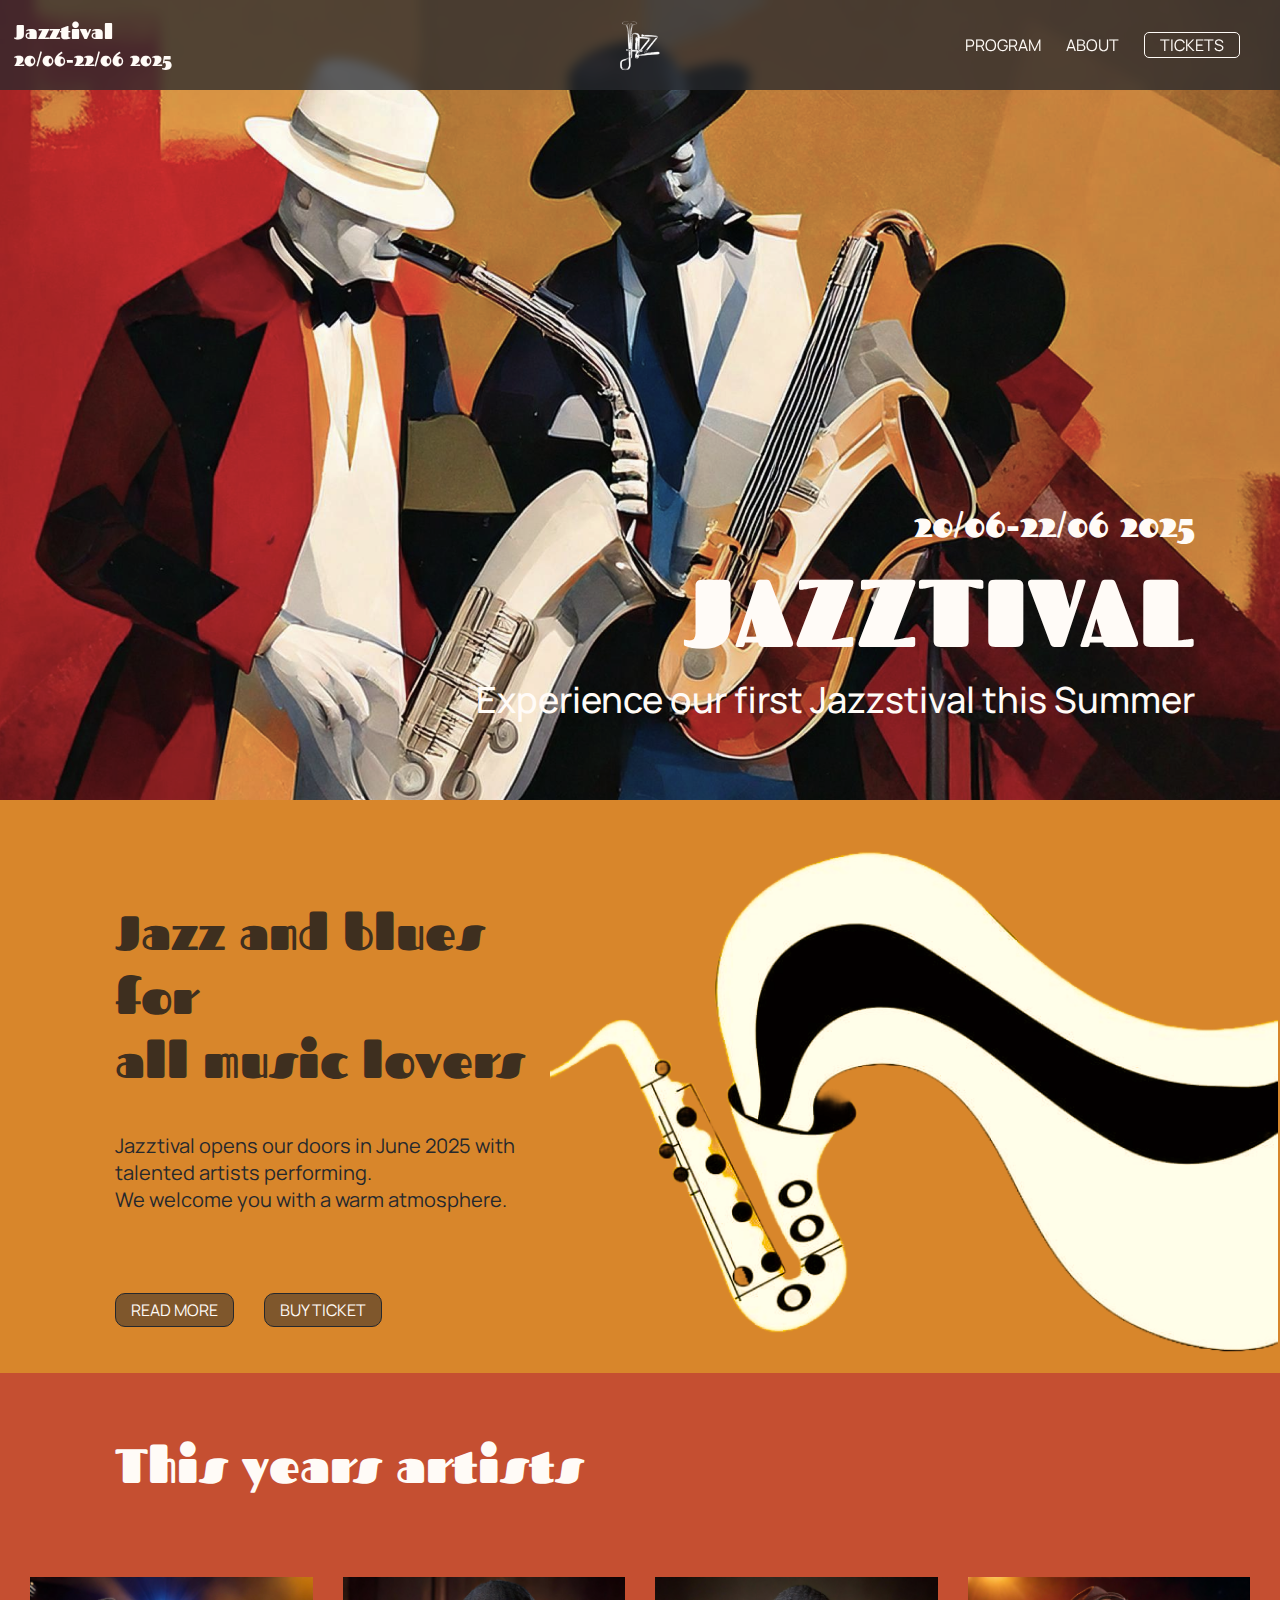
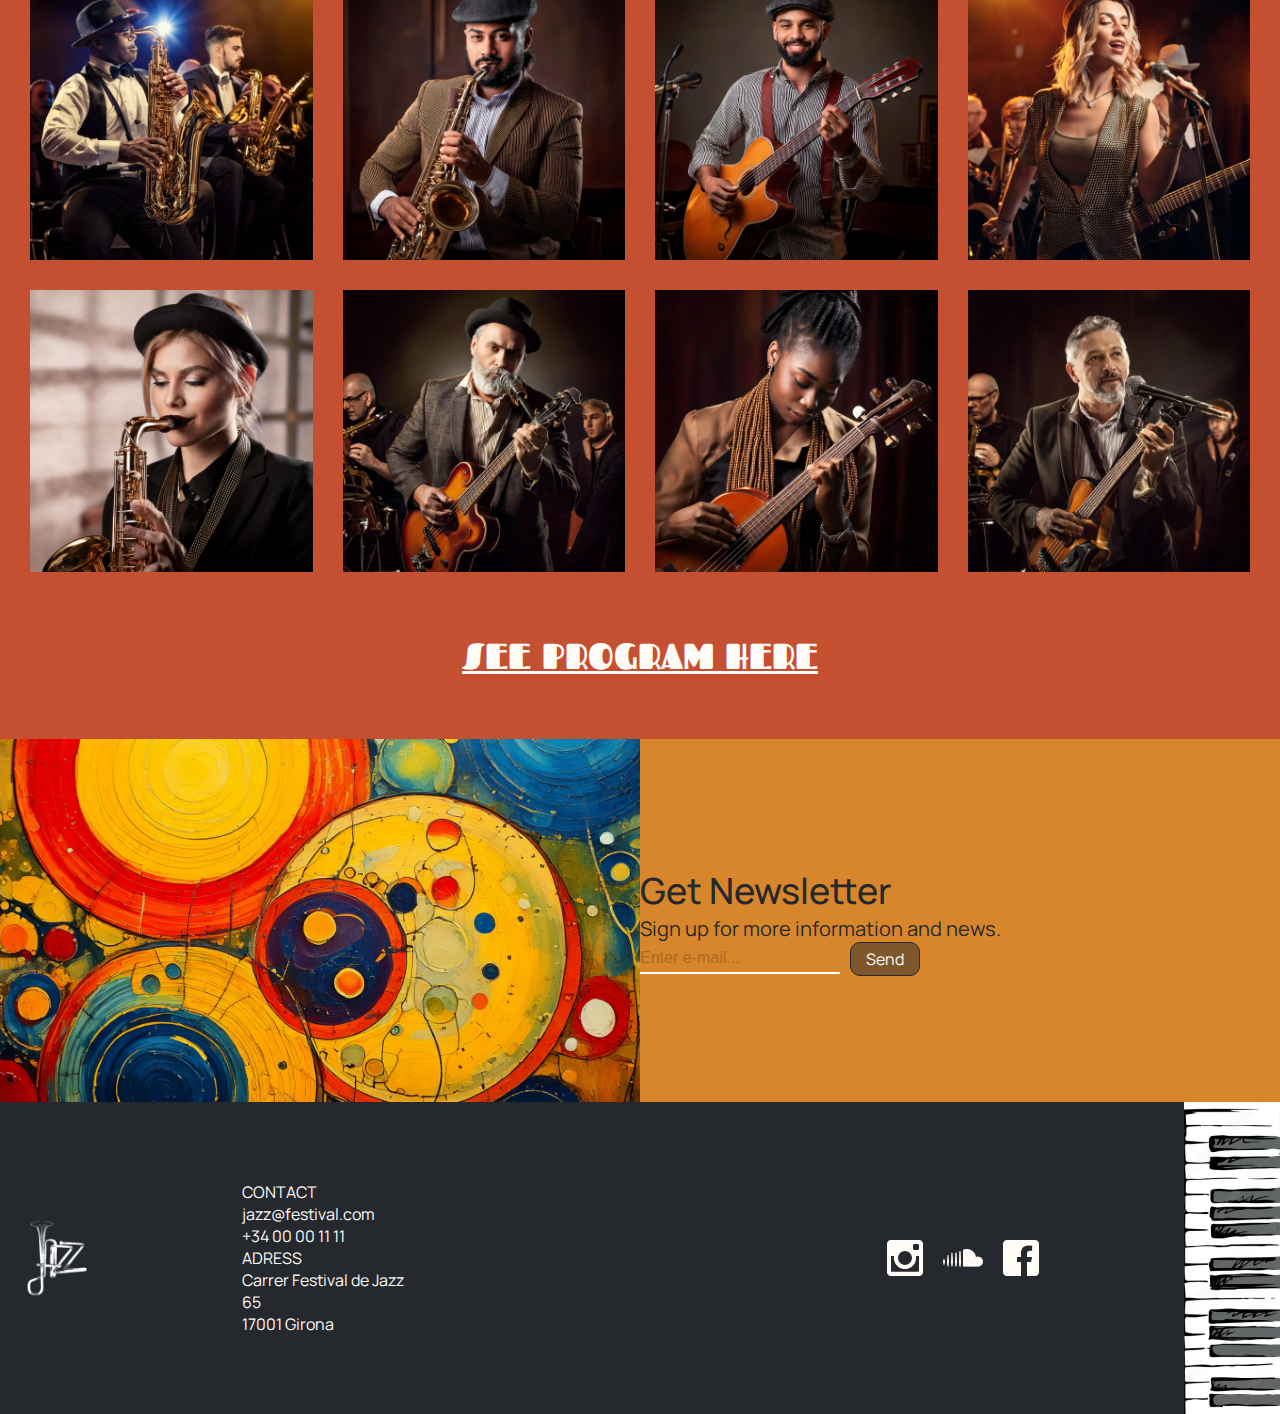
==== commit 02bc1e74: "." ====
--- a/pages/index.html
+++ b/pages/index.html
@@ -6,6 +6,8 @@
     <link rel="stylesheet" href="../css/main.css" />
     <link rel="stylesheet" href="../css/frontpage.css" />
     <title>Front Page</title>
+    <!-- Tickets don't work at all mobile, and not in buy ticket desktop. Read more button don't work in mobile.
+     Can't enter in input ticket overlay -->
   </head>
   <body>
     <header>
@@ -59,8 +61,8 @@
               We welcome you with a warm atmosphere.
             </p>
             <div class="button_flex">
-              <button>READ MORE</button>
-              <button>BUY TICKET</button>
+              <button><a href="../pages/about.html">READ MORE</a></button>
+              <button id="openOverlay">BUY TICKET</button>
             </div>
           </div>
           <div class="trumpet_img">
--- a/css/main.css
+++ b/css/main.css
@@ -29,7 +29,7 @@
 }
 @font-face {
   font-family: shadows;
-  src: url(../fonts/ShadowsIntoLight-Regular.woff2);
+  src: url(../fonts/ShadowsIntoLight-Regular\\.woff2);
 }
 
 h1 {
@@ -113,13 +113,13 @@
   transform: translateX(-50%);
 }
 .menu-background {
+  height: 60px;
+  background-color: var(--lightBlack50);
+}
+header {
+  background-color: var(--lightBlack75);
+  backdrop-filter: blur(6px);
   height: 90px;
-  background-color: var(--lightBlack75);
-}
-header {
-  background-color: var(--lightBlack50);
-  backdrop-filter: blur(6px);
-  height: 60px;
   position: fixed;
   top: 0;
   width: 100%;
@@ -245,18 +245,28 @@
 .tickets_box {
   display: grid;
   grid-template-columns: 1fr 1fr;
-  background-color: var(--creme);
-  border: 100px solid var(--orange);
   margin-left: 200px;
   margin-right: 200px;
   margin-top: 60px;
 }
-.creme {
+
+.enter {
   background-color: var(--creme);
-}
-.enter {
+  padding: 20px;
+  border: 10px solid var(--orange);
   display: flex;
   flex-direction: column;
+}
+
+.enter input {
+  margin-bottom: 15px;
+  border: var(--orange);
+  background-color: transparent;
+  font-size: 16px;
+  padding: 5px 5px;
+  outline: var(--white);
+  text-decoration: underline 1px var(--orange);
+  width: 100%;
 }
 .close_btn {
   position: absolute;
@@ -272,17 +282,20 @@
   align-items: center;
   padding: 0;
 }
-input[type="number"] {
-  border: none;
-  border-bottom: 2px solid var(--white);
-  background-color: transparent;
-  color: white;
-  font-size: 16px;
-  padding: 5px 0;
-  outline: none;
-  width: 200px; /* Adjust width as needed */
-}
-
+
+.payment p {
+  padding-bottom: 30px;
+  background-color: var(--orange); /* Cream background */
+  padding: 15px;
+  text-align: center;
+}
+.payment {
+  border: 10px solid var(--orange);
+  background-color: var(--orange);
+}
+.payment button {
+  margin-left: 50%;
+}
 .close_btn .line {
   position: absolute;
   width: 100%;
@@ -322,7 +335,7 @@
 
   /* Header mobile */
   header {
-    height: 70px;
+    height: 90px;
     padding: 0 15px;
   }
   .menu-background {
@@ -447,4 +460,70 @@
     right: 0;
     width: 100%;
   }
-}
+
+  /* Tickets Overlay */
+  #overlay {
+    position: fixed;
+    top: 0;
+    left: 0;
+    width: 100%;
+    height: 100%;
+    background-color: rgba(0, 0, 0, 0.5);
+    display: flex;
+    justify-content: center;
+    z-index: 1000;
+    pointer-events: auto;
+    opacity: 0;
+    transition: all 1s;
+  }
+  .overlay_box {
+    position: absolute;
+    top: 300px;
+    bottom: 0;
+    width: 100%;
+    background-color: #ffe4bc;
+    overflow-y: auto;
+  }
+
+  .tickets_box {
+    display: grid;
+    grid-template-columns: 1fr 1fr;
+    gap: 38px;
+    border: none;
+    margin: auto;
+  }
+  .creme {
+    background-color: var(--creme);
+  }
+  .enter {
+    display: flex;
+    flex-direction: column;
+  }
+  .close_btn {
+    position: absolute;
+    top: 40px;
+    right: 40px;
+    background: none;
+    border: none;
+    cursor: pointer;
+    width: 30px;
+    height: 30px;
+    display: flex;
+    justify-content: center;
+    align-items: center;
+    padding: 0;
+  }
+  input[type="number"] {
+    border: none;
+    border-bottom: 2px solid var(--white);
+    background-color: transparent;
+    color: var(--orange);
+    font-size: 16px;
+    padding: 5px 0;
+    outline: none;
+    width: 200px; /* Adjust width as needed */
+  }
+  .payment p {
+    padding-bottom: 30px;
+  }
+}
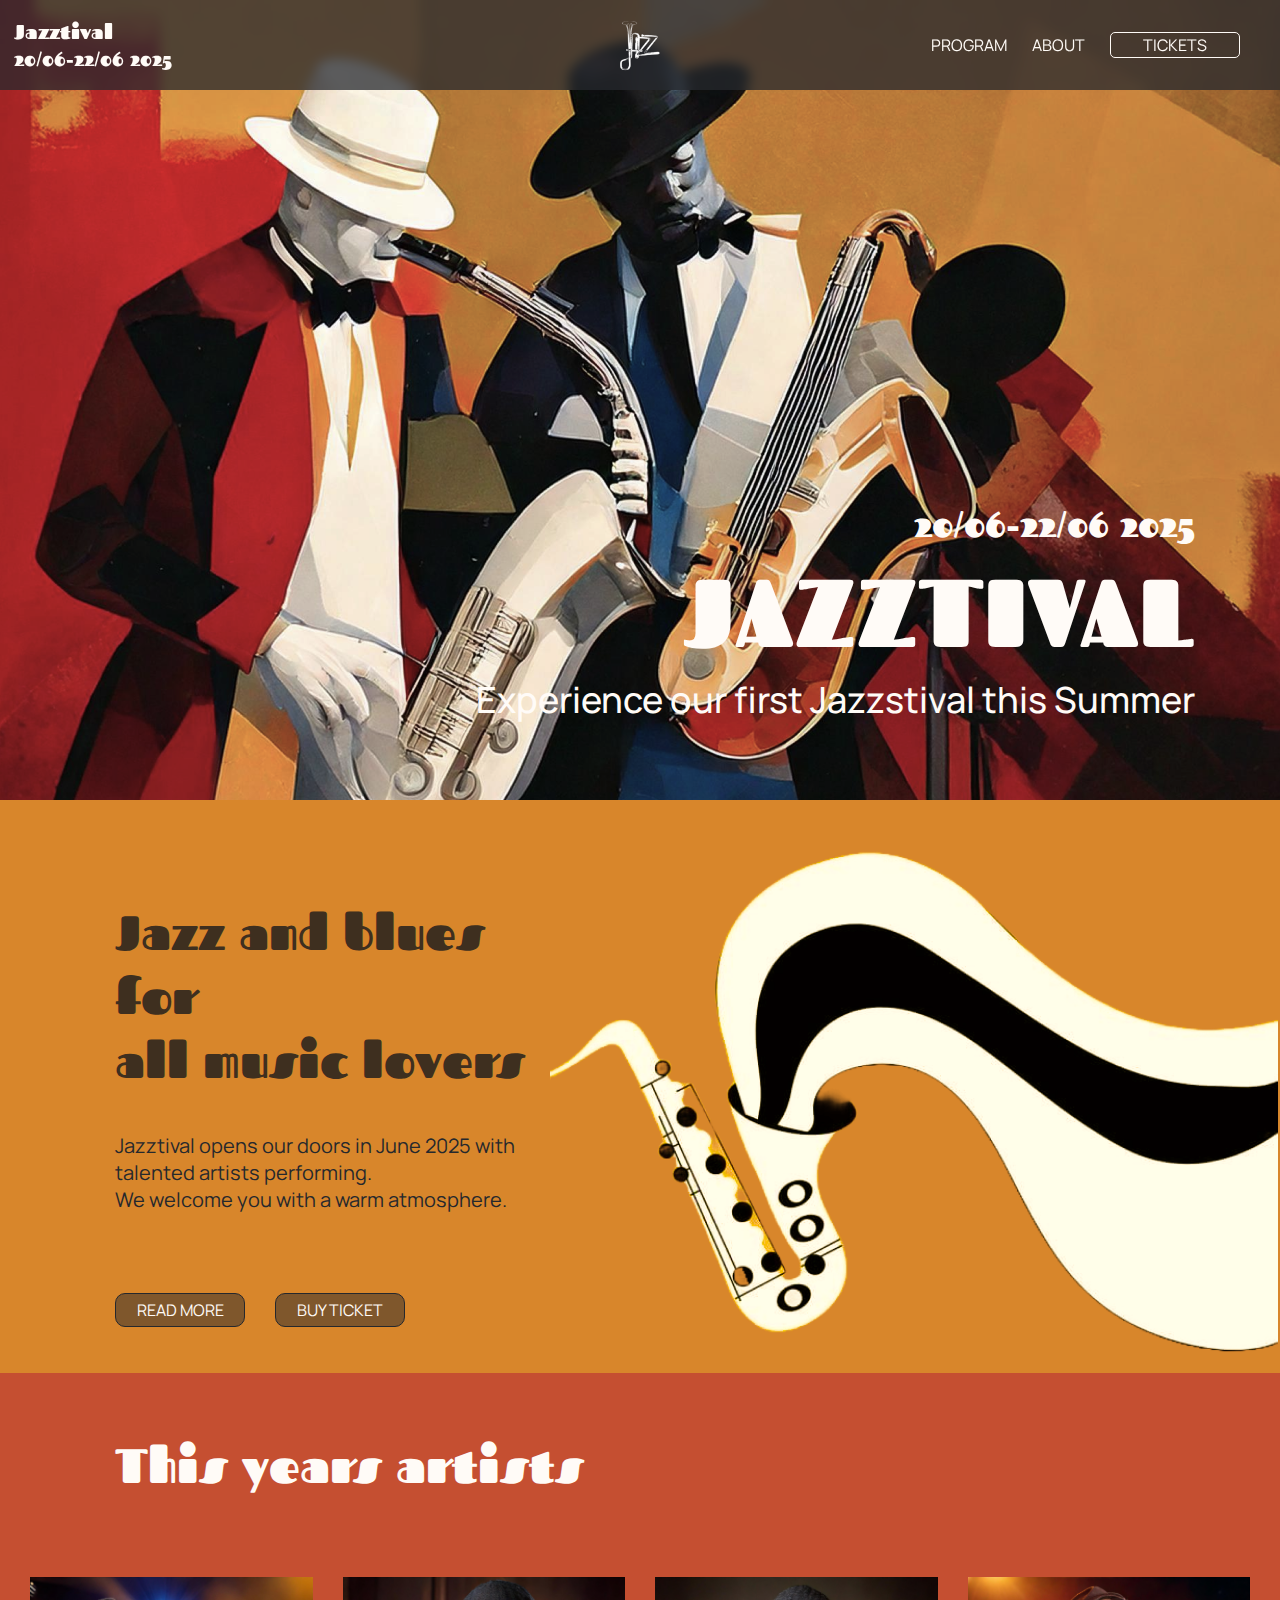
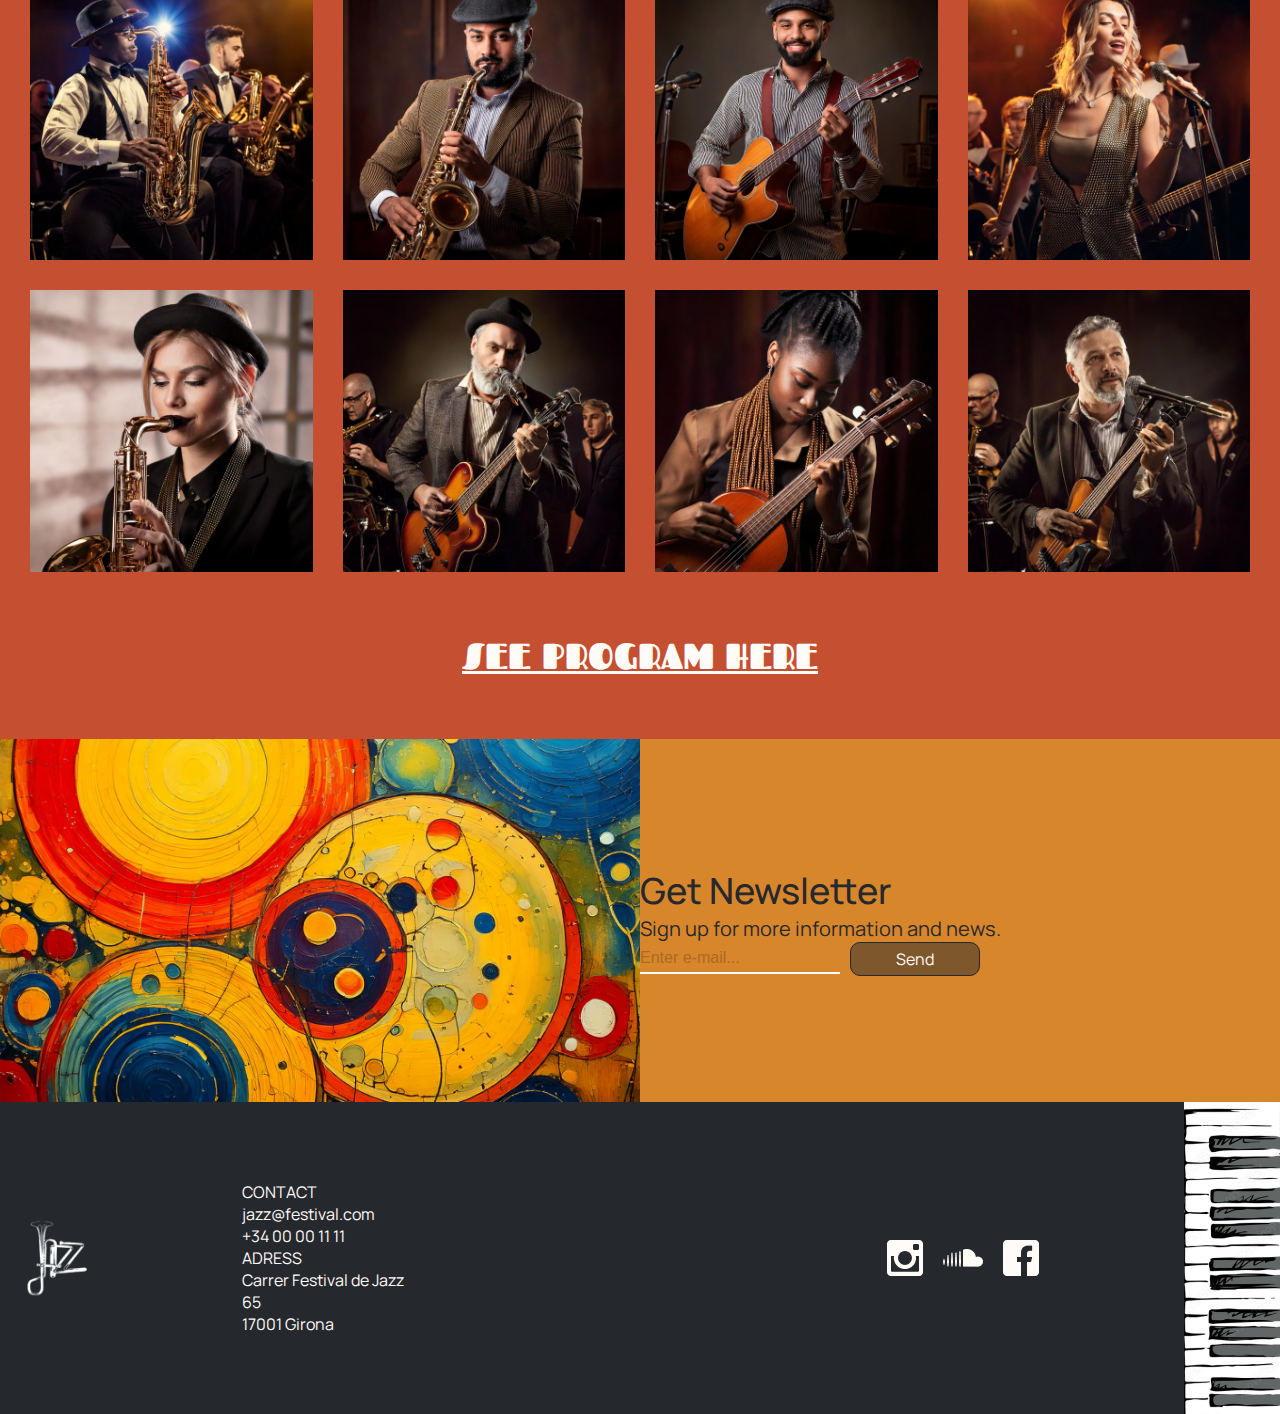
==== commit 4c495c0d: "changes" ====
--- a/pages/index.html
+++ b/pages/index.html
@@ -5,6 +5,7 @@
     <meta name="viewport" content="width=device-width, initial-scale=1.0" />
     <link rel="stylesheet" href="../css/main.css" />
     <link rel="stylesheet" href="../css/frontpage.css" />
+    <link rel="icon" type="image/x-icon" href="../img/logo.png" />
     <title>Front Page</title>
     <!-- Tickets don't work at all mobile, and not in buy ticket desktop. Read more button don't work in mobile.
      Can't enter in input ticket overlay -->
@@ -163,7 +164,7 @@
         <div class="tickets_box">
           <div class="enter">
             <input type="email" id="email" placeholder="Enter e-mail..." />
-            <input type="number" id="numer" placeholder="Enter mobile numer..." />
+            <input type="text" id="number" placeholder="Enter mobile numer..." />
             <input type="number" id="amount" placeholder="Enter amount of tickets..." />
           </div>
           <div class="payment">
--- a/css/main.css
+++ b/css/main.css
@@ -29,7 +29,7 @@
 }
 @font-face {
   font-family: shadows;
-  src: url(../fonts/ShadowsIntoLight-Regular\\.woff2);
+  src: url(../fonts/ShadowsIntoLight-Regular.woff2);
 }
 
 h1 {
@@ -94,6 +94,7 @@
   font-family: manrope;
   font-size: 16px;
   padding: 5px 15px;
+  width: 130px;
 }
 .grid_1-1 {
   display: grid;
@@ -258,15 +259,45 @@
   flex-direction: column;
 }
 
-.enter input {
-  margin-bottom: 15px;
-  border: var(--orange);
+input[type="email"] {
+  border: none;
+  border-bottom: 2px solid white;
   background-color: transparent;
+  color: white;
   font-size: 16px;
-  padding: 5px 5px;
-  outline: var(--white);
-  text-decoration: underline 1px var(--orange);
-  width: 100%;
+  padding: 5px 0;
+  outline: none;
+  width: 200px; /* Adjust width as needed */
+}
+input[type="text"] {
+  border: none;
+  border-bottom: 2px solid white;
+  background-color: transparent;
+  color: white;
+  font-size: 16px;
+  padding: 5px 0;
+  outline: none;
+  width: 200px; /* Adjust width as needed */
+}
+input[type="number"] {
+  border: none;
+  border-bottom: 2px solid white;
+  background-color: transparent;
+  color: white;
+  font-size: 16px;
+  padding: 5px 0;
+  outline: none;
+  width: 200px; /* Adjust width as needed */
+}
+
+input[type="email"]::placeholder {
+  color: #ab6a22;
+}
+input[type="text"]::placeholder {
+  color: #ab6a22;
+}
+input[type="number"]::placeholder {
+  color: #ab6a22;
 }
 .close_btn {
   position: absolute;
@@ -294,7 +325,7 @@
   background-color: var(--orange);
 }
 .payment button {
-  margin-left: 50%;
+  margin-left: 40%;
 }
 .close_btn .line {
   position: absolute;
@@ -330,7 +361,8 @@
     font-size: 18px;
   }
   button {
-    height: 60px;
+    height: 45px;
+    width: 100px;
   }
 
   /* Header mobile */
